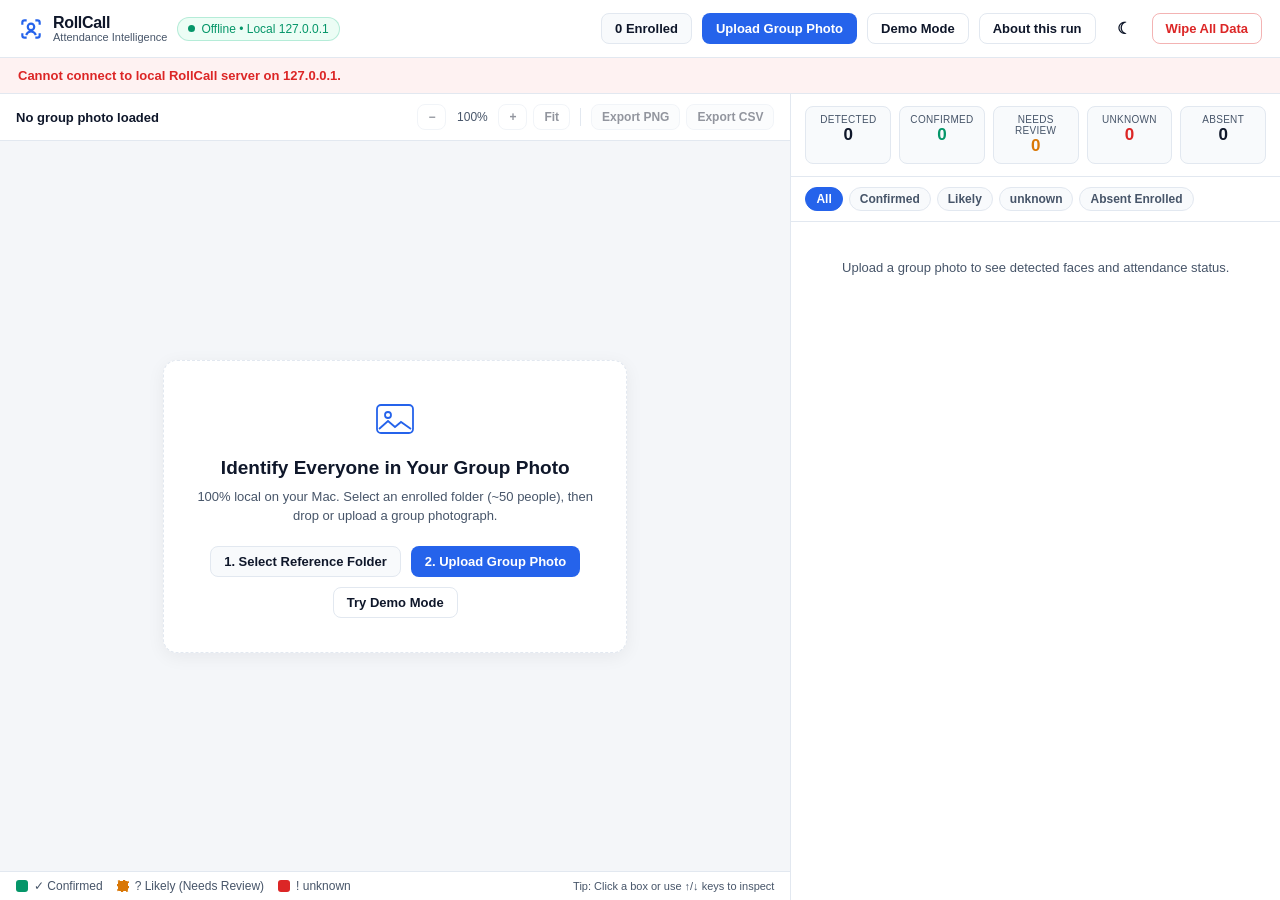
==== static/index.html @ f79945a3 "feat(calibration): add 99.5th-percentile folder calibration, floor/cap safeguards, and About This Ru" ====
<!DOCTYPE html>
<html lang="en" data-theme="light">
<head>
  <meta charset="UTF-8" />
  <meta name="viewport" content="width=device-width, initial-scale=1.0" />
  <title>RollCall — Offline Face Identification &amp; Attendance</title>
  <link rel="stylesheet" href="/static/styles.css" />
</head>
<body>
  <header class="topbar" role="banner">
    <div class="topbar-left">
      <div class="brand" aria-label="RollCall Home">
        <svg class="brand-icon" viewBox="0 0 24 24" fill="none" stroke="currentColor" stroke-width="2" aria-hidden="true">
          <path d="M4 8V6a2 2 0 0 1 2-2h2" />
          <path d="M16 4h2a2 2 0 0 1 2 2v2" />
          <path d="M4 16v2a2 2 0 0 0 2 2h2" />
          <path d="M16 20h2a2 2 0 0 0 2-2v-2" />
          <circle cx="12" cy="10" r="3" />
          <path d="M7.5 17.5c1-2.2 2.7-3.2 4.5-3.2s3.5 1 4.5 3.2" />
        </svg>
        <div>
          <span class="brand-name">RollCall</span>
          <span class="brand-sub">Attendance Intelligence</span>
        </div>
      </div>

      <span class="offline-pill" title="Runs locally on 127.0.0.1 with zero external APIs, cloud calls, or CDNs.">
        <span class="offline-dot" aria-hidden="true"></span>
        Offline &bull; Local 127.0.0.1
      </span>
    </div>

    <div class="topbar-actions">
      <button type="button" id="btn-open-enroll" class="btn btn-secondary">
        <span id="enrolled-pill-text">0 Enrolled</span>
        <span id="warning-dot" class="warn-badge hidden" title="Enrollment warnings">!</span>
      </button>

      <label class="btn btn-primary file-trigger" tabindex="0" role="button" for="group-file-input">
        Upload Group Photo
      </label>
      <input id="group-file-input" type="file" accept=".jpg,.jpeg,.png,.bmp,.webp" class="sr-only" />

      <button type="button" id="btn-demo" class="btn btn-ghost" title="Run the real pipeline on bundled practice data">
        Demo Mode
      </button>

      <button type="button" id="btn-about-run" class="btn btn-ghost" title="Inspect folder-calibrated thresholds and limitations">
        About this run
      </button>

      <button type="button" id="btn-theme" class="btn btn-icon" aria-label="Toggle light or dark theme" title="Toggle theme">
        <span id="theme-icon" aria-hidden="true">&#9790;</span>
      </button>

      <button type="button" id="btn-wipe" class="btn btn-danger-outline" title="Permanently delete all local identities, embeddings, and session data">
        Wipe All Data
      </button>
    </div>
  </header>

  <div id="model-alert" class="alert-banner hidden" role="alert"></div>
  <div id="toast-area" class="toast-area" aria-live="polite"></div>

  <main class="workbench" role="main">
    <!-- Left / Center Stage: Interactive Annotated Group Photo Canvas -->
    <section class="canvas-pane" aria-label="Group photograph viewer">
      <div class="canvas-toolbar">
        <div class="toolbar-info">
          <span id="photo-title" class="photo-title">No group photo loaded</span>
          <span id="photo-meta" class="photo-meta"></span>
        </div>
        <div class="toolbar-controls">
          <button type="button" id="btn-zoom-out" class="btn btn-sm btn-ghost" aria-label="Zoom out" disabled>&minus;</button>
          <span id="zoom-level" class="zoom-label">100%</span>
          <button type="button" id="btn-zoom-in" class="btn btn-sm btn-ghost" aria-label="Zoom in" disabled>+</button>
          <button type="button" id="btn-zoom-reset" class="btn btn-sm btn-ghost" disabled>Fit</button>
          <span class="divider" aria-hidden="true"></span>
          <button type="button" id="btn-export-png" class="btn btn-sm btn-secondary" disabled>Export PNG</button>
          <button type="button" id="btn-export-csv" class="btn btn-sm btn-secondary" disabled>Export CSV</button>
        </div>
      </div>

      <div id="canvas-stage" class="canvas-stage" tabindex="0" aria-label="Interactive group photo canvas. Use arrow keys to cycle detected faces.">
        <div id="empty-dropzone" class="empty-dropzone">
          <div class="empty-card">
            <svg class="empty-icon" viewBox="0 0 48 48" fill="none" stroke="currentColor" stroke-width="1.8" aria-hidden="true">
              <rect x="6" y="10" width="36" height="28" rx="4" />
              <circle cx="17" cy="20" r="3" />
              <path d="M8 34l9-8 7 6 6-5 10 7" />
            </svg>
            <h2>Identify Everyone in Your Group Photo</h2>
            <p>100% local on your Mac. Select an enrolled folder (~50 people), then drop or upload a group photograph.</p>
            <div class="empty-cta-row">
              <button type="button" id="btn-empty-enroll" class="btn btn-secondary">1. Select Reference Folder</button>
              <label for="group-file-input" class="btn btn-primary file-trigger" tabindex="0">2. Upload Group Photo</label>
              <button type="button" id="btn-empty-demo" class="btn btn-ghost">Try Demo Mode</button>
            </div>
          </div>
        </div>

        <canvas id="photo-canvas" class="photo-canvas hidden"></canvas>

        <div id="loading-overlay" class="loading-overlay hidden" aria-live="polite">
          <div class="spinner" aria-hidden="true"></div>
          <p id="loading-text">Running local YuNet + SFace analysis...</p>
        </div>
      </div>

      <div class="legend-bar" aria-label="Face status legend">
        <span class="legend-item"><span class="legend-swatch swatch-confirmed"></span>&#10003; Confirmed</span>
        <span class="legend-item"><span class="legend-swatch swatch-likely"></span>? Likely (Needs Review)</span>
        <span class="legend-item"><span class="legend-swatch swatch-unknown"></span>! unknown</span>
        <span class="legend-hint">Tip: Click a box or use &uarr;/&darr; keys to inspect</span>
      </div>
    </section>

    <!-- Right Panel: Synchronized Face Results, Attendance & Explainability Inspector -->
    <aside class="inspector-pane" aria-label="Results and explainability inspector">
      <div class="summary-grid" id="summary-grid">
        <div class="stat-card">
          <span class="stat-label">Detected</span>
          <strong class="stat-value" id="stat-detected">0</strong>
        </div>
        <div class="stat-card stat-confirmed">
          <span class="stat-label">Confirmed</span>
          <strong class="stat-value" id="stat-confirmed">0</strong>
        </div>
        <div class="stat-card stat-likely">
          <span class="stat-label">Needs Review</span>
          <strong class="stat-value" id="stat-likely">0</strong>
        </div>
        <div class="stat-card stat-unknown">
          <span class="stat-label">unknown</span>
          <strong class="stat-value" id="stat-unknown">0</strong>
        </div>
        <div class="stat-card">
          <span class="stat-label">Absent</span>
          <strong class="stat-value" id="stat-absent">0</strong>
        </div>
      </div>

      <div class="filter-bar" role="tablist" aria-label="Filter face results">
        <button type="button" class="filter-chip active" data-filter="all" role="tab" aria-selected="true">All</button>
        <button type="button" class="filter-chip" data-filter="Confirmed" role="tab" aria-selected="false">Confirmed</button>
        <button type="button" class="filter-chip" data-filter="Likely" role="tab" aria-selected="false">Likely</button>
        <button type="button" class="filter-chip" data-filter="unknown" role="tab" aria-selected="false">unknown</button>
        <button type="button" class="filter-chip" data-filter="absent" role="tab" aria-selected="false">Absent Enrolled</button>
      </div>

      <div id="results-list" class="results-list" role="list">
        <div class="empty-list-msg">Upload a group photo to see detected faces and attendance status.</div>
      </div>

      <section id="explain-panel" class="explain-panel hidden" aria-label="Selected face explainability inspector">
        <div class="explain-header">
          <div>
            <span id="explain-face-num" class="explain-kicker">Face #1</span>
            <h3 id="explain-title">Priya Sharma</h3>
          </div>
          <span id="explain-badge" class="status-badge">Confirmed</span>
        </div>

        <div class="comparison-row">
          <div class="crop-box">
            <img id="explain-group-crop" alt="Detected face from group photo" />
            <span>Detected Face</span>
          </div>
          <div class="crop-vs" aria-hidden="true">vs</div>
          <div class="crop-box">
            <img id="explain-ref-crop" alt="Matched reference portrait" />
            <div id="explain-ref-placeholder" class="ref-placeholder hidden">No Match</div>
            <span id="explain-ref-label">Reference Photo</span>
          </div>
        </div>

        <div class="metrics-grid">
          <div class="metric-item">
            <span class="metric-label">Cosine Similarity</span>
            <strong id="explain-sim">&mdash;</strong>
          </div>
          <div class="metric-item">
            <span class="metric-label">Runner-Up Margin (&Delta;)</span>
            <strong id="explain-margin">&mdash;</strong>
          </div>
          <div class="metric-item">
            <span class="metric-label">Face Resolution</span>
            <strong id="explain-size">&mdash;</strong>
          </div>
          <div class="metric-item">
            <span class="metric-label">Sharpness / Score</span>
            <strong id="explain-quality">&mdash;</strong>
          </div>
        </div>

        <p id="explain-runnerup" class="explain-detail"></p>
        <p id="explain-reason" class="explain-reason"></p>

        <div class="correction-box">
          <div class="correction-title">Human-in-the-Loop Review (Session Only)</div>
          <div class="correction-actions">
            <button type="button" id="btn-confirm-match" class="btn btn-sm btn-confirmed hidden">Confirm Match</button>
            <button type="button" id="btn-mark-unknown" class="btn btn-sm btn-ghost">Mark unknown</button>
          </div>

          <div class="correction-row">
            <select id="assign-select" aria-label="Assign face to enrolled person">
              <option value="">Assign to enrolled person...</option>
            </select>
            <button type="button" id="btn-assign-person" class="btn btn-sm btn-secondary">Assign</button>
          </div>

          <div class="correction-row">
            <input id="enroll-new-name" type="text" placeholder="Or enroll as new person..." aria-label="New person name" />
            <button type="button" id="btn-enroll-new" class="btn btn-sm btn-primary">Enroll</button>
          </div>
        </div>
      </section>
    </aside>
  </main>

  <!-- Enrollment Drawer / Modal -->
  <div id="enroll-modal" class="modal hidden" role="dialog" aria-modal="true" aria-labelledby="enroll-modal-title">
    <div class="modal-backdrop" data-close="enroll-modal"></div>
    <div class="modal-card modal-lg">
      <div class="modal-header">
        <div>
          <h2 id="enroll-modal-title">Reference Folder Enrollment</h2>
          <p class="modal-subtitle">Select a folder containing individual photos named by person (e.g. <code>Priya Sharma.jpg</code>). Multiple photos per person are grouped automatically.</p>
        </div>
        <button type="button" class="btn btn-icon" data-close="enroll-modal" aria-label="Close enrollment dialog">&times;</button>
      </div>

      <div class="modal-body">
        <div class="enroll-controls">
          <label for="folder-input" class="btn btn-primary file-trigger" tabindex="0">
            Choose Reference Folder
          </label>
          <input id="folder-input" type="file" webkitdirectory directory multiple accept=".jpg,.jpeg,.png,.bmp,.webp" class="sr-only" />

          <label class="checkbox-label">
            <input type="checkbox" id="chk-clear-existing" checked />
            Replace existing roster
          </label>
          <label class="checkbox-label" title="Ephemeral by default: embeddings stay in memory/session only unless you opt in to SQLite hash caching across runs.">
            <input type="checkbox" id="chk-persist-cache" />
            Save embedding cache across runs (opt-in)
          </label>
        </div>

        <div class="enroll-path-fallback">
          <input id="folder-path-input" type="text" placeholder="Fallback: paste local folder path (e.g. /Users/.../team_photos)" aria-label="Paste local reference folder path" />
          <button type="button" id="btn-enroll-path" class="btn btn-secondary">Load Folder Path</button>
        </div>

        <div id="enroll-progress-wrap" class="progress-wrap hidden">
          <div class="progress-top">
            <span id="enroll-progress-label">Processing...</span>
            <span id="enroll-progress-pct">0%</span>
          </div>
          <progress id="enroll-progress-bar" class="progress-bar" max="100" value="0"></progress>
        </div>

        <div id="enroll-summary" class="enroll-summary hidden"></div>
        <div id="multiface-section" class="multiface-section hidden"></div>

        <div class="roster-preview">
          <h3>Enrolled Roster (<span id="roster-count">0</span>)</h3>
          <div id="roster-chips" class="roster-chips"></div>
        </div>
      </div>
    </div>
  </div>

  <!-- About This Run Drawer / Modal -->
  <div id="about-modal" class="modal hidden" role="dialog" aria-modal="true" aria-labelledby="about-modal-title">
    <div class="modal-backdrop" data-close="about-modal"></div>
    <div class="modal-card modal-lg">
      <div class="modal-header">
        <div>
          <h2 id="about-modal-title">About This Run — Calibration &amp; Limits</h2>
          <p class="modal-subtitle">Folder-level different-person similarity calibration (floored at published SFace 0.363, capped at 0.50).</p>
        </div>
        <button type="button" class="btn btn-icon" data-close="about-modal" aria-label="Close calibration drawer">&times;</button>
      </div>
      <div class="modal-body" id="about-run-body">
        <p class="photo-meta">Enroll a reference folder to view folder-calibrated thresholds.</p>
      </div>
    </div>
  </div>

  <!-- Wipe All Data Confirmation Modal -->
  <div id="wipe-modal" class="modal hidden" role="dialog" aria-modal="true" aria-labelledby="wipe-modal-title">
    <div class="modal-backdrop" data-close="wipe-modal"></div>
    <div class="modal-card modal-sm">
      <div class="modal-header">
        <h2 id="wipe-modal-title">Wipe All Local Data?</h2>
        <button type="button" class="btn btn-icon" data-close="wipe-modal" aria-label="Close dialog">&times;</button>
      </div>
      <div class="modal-body">
        <p class="wipe-warning">This will permanently delete from local storage:</p>
        <ul class="wipe-list">
          <li>All enrolled identity records and reference face crops</li>
          <li>All cached 128-d face embeddings in SQLite</li>
          <li>All session corrections and active group-photo results</li>
        </ul>
        <p class="wipe-note">Bundled model weights and your original image files on disk are never deleted.</p>
      </div>
      <div class="modal-footer">
        <button type="button" class="btn btn-ghost" data-close="wipe-modal">Cancel</button>
        <button type="button" id="btn-confirm-wipe" class="btn btn-danger">Permanently Wipe Data</button>
      </div>
    </div>
  </div>

  <script type="module" src="/static/app.js"></script>
</body>
</html>
---- static/styles.css ----
:root {
  --bg: #f4f6f9;
  --surface: #ffffff;
  --surface-alt: #f8fafc;
  --border: #e2e8f0;
  --text: #0f172a;
  --text-muted: #475569;
  --accent: #2563eb;
  --accent-hover: #1d4ed8;
  --confirmed: #059669;
  --confirmed-bg: #ecfdf5;
  --likely: #d97706;
  --likely-bg: #fffbeb;
  --unknown: #dc2626;
  --unknown-bg: #fef2f2;
  --danger: #dc2626;
  --shadow: 0 4px 18px rgba(15, 23, 42, 0.06);
  --radius: 10px;
}

[data-theme="dark"] {
  --bg: #0b1120;
  --surface: #111827;
  --surface-alt: #1e293b;
  --border: #263244;
  --text: #f1f5f9;
  --text-muted: #94a3b8;
  --accent: #3b82f6;
  --accent-hover: #60a5fa;
  --confirmed: #10b981;
  --confirmed-bg: rgba(16, 185, 129, 0.14);
  --likely: #f59e0b;
  --likely-bg: rgba(245, 158, 11, 0.14);
  --unknown: #f87171;
  --unknown-bg: rgba(248, 113, 113, 0.14);
  --danger: #ef4444;
  --shadow: 0 6px 24px rgba(0, 0, 0, 0.35);
}

*, *::before, *::after { box-sizing: border-box; }

body {
  margin: 0;
  font-family: -apple-system, BlinkMacSystemFont, "Segoe UI", Roboto, Helvetica, Arial, sans-serif;
  background: var(--bg);
  color: var(--text);
  height: 100vh;
  display: flex;
  flex-direction: column;
  overflow: hidden;
}

.sr-only {
  position: absolute;
  width: 1px;
  height: 1px;
  padding: 0;
  margin: -1px;
  overflow: hidden;
  clip: rect(0, 0, 0, 0);
  border: 0;
}

.hidden { display: none !important; }

:focus-visible {
  outline: 2px solid var(--accent);
  outline-offset: 2px;
}

/* Top Bar */
.topbar {
  height: 58px;
  padding: 0 18px;
  background: var(--surface);
  border-bottom: 1px solid var(--border);
  display: flex;
  align-items: center;
  justify-content: space-between;
  gap: 12px;
  flex-shrink: 0;
}

.topbar-left, .topbar-actions {
  display: flex;
  align-items: center;
  gap: 10px;
}

.brand {
  display: flex;
  align-items: center;
  gap: 9px;
}

.brand-icon {
  width: 26px;
  height: 26px;
  color: var(--accent);
}

.brand-name {
  font-weight: 700;
  font-size: 16px;
  letter-spacing: -0.02em;
  display: block;
  line-height: 1.1;
}

.brand-sub {
  font-size: 11px;
  color: var(--text-muted);
  display: block;
}

.offline-pill {
  display: inline-flex;
  align-items: center;
  gap: 6px;
  font-size: 12px;
  font-weight: 500;
  padding: 4px 10px;
  border-radius: 999px;
  background: var(--confirmed-bg);
  color: var(--confirmed);
  border: 1px solid rgba(16, 185, 129, 0.25);
}

.offline-dot {
  width: 7px;
  height: 7px;
  border-radius: 50%;
  background: var(--confirmed);
}

/* Buttons */
.btn {
  display: inline-flex;
  align-items: center;
  justify-content: center;
  gap: 6px;
  padding: 7px 13px;
  border-radius: 8px;
  font-size: 13px;
  font-weight: 600;
  border: 1px solid transparent;
  cursor: pointer;
  background: transparent;
  color: var(--text);
  transition: background 0.15s ease, border-color 0.15s ease;
  text-decoration: none;
  white-space: nowrap;
}

.btn:disabled { opacity: 0.45; cursor: not-allowed; }
.btn-sm { padding: 5px 10px; font-size: 12px; }
.btn-icon { padding: 6px 10px; font-size: 16px; }
.btn-primary { background: var(--accent); color: #fff; }
.btn-primary:hover:not(:disabled) { background: var(--accent-hover); }
.btn-secondary { background: var(--surface-alt); border-color: var(--border); }
.btn-secondary:hover:not(:disabled) { border-color: var(--accent); }
.btn-ghost { border-color: var(--border); }
.btn-ghost:hover:not(:disabled) { background: var(--surface-alt); }
.btn-confirmed { background: var(--confirmed); color: #fff; }
.btn-danger { background: var(--danger); color: #fff; }
.btn-danger-outline { color: var(--danger); border-color: rgba(220, 38, 38, 0.35); }
.btn-danger-outline:hover:not(:disabled) { background: var(--unknown-bg); }

.warn-badge {
  display: inline-flex;
  align-items: center;
  justify-content: center;
  width: 17px;
  height: 17px;
  border-radius: 50%;
  background: var(--likely);
  color: #fff;
  font-size: 11px;
  font-weight: 700;
}

/* Alerts & Toasts */
.alert-banner {
  padding: 10px 18px;
  background: var(--unknown-bg);
  color: var(--unknown);
  border-bottom: 1px solid var(--border);
  font-size: 13px;
  font-weight: 600;
}

.toast-area {
  position: fixed;
  bottom: 18px;
  left: 50%;
  transform: translateX(-50%);
  z-index: 60;
  display: flex;
  flex-direction: column;
  gap: 8px;
  pointer-events: none;
}

.toast {
  background: var(--text);
  color: var(--surface);
  padding: 9px 16px;
  border-radius: 8px;
  font-size: 13px;
  box-shadow: var(--shadow);
}

/* Main Workbench */
.workbench {
  flex: 1;
  display: grid;
  grid-template-columns: minmax(0, 1.62fr) minmax(350px, 1fr);
  min-height: 0;
}

.canvas-pane {
  display: flex;
  flex-direction: column;
  min-height: 0;
  border-right: 1px solid var(--border);
  background: var(--bg);
}

.canvas-toolbar {
  padding: 10px 16px;
  background: var(--surface);
  border-bottom: 1px solid var(--border);
  display: flex;
  align-items: center;
  justify-content: space-between;
  gap: 10px;
}

.toolbar-info { min-width: 0; }
.photo-title { font-weight: 600; font-size: 13px; display: block; overflow: hidden; text-overflow: ellipsis; white-space: nowrap; }
.photo-meta { font-size: 11px; color: var(--text-muted); }

.toolbar-controls { display: flex; align-items: center; gap: 6px; }
.zoom-label { font-size: 12px; color: var(--text-muted); min-width: 40px; text-align: center; }
.divider { width: 1px; height: 18px; background: var(--border); margin: 0 4px; }

.canvas-stage {
  position: relative;
  flex: 1;
  min-height: 0;
  overflow: hidden;
  display: flex;
  align-items: center;
  justify-content: center;
  user-select: none;
}

.canvas-stage.drag-over {
  outline: 3px dashed var(--accent);
  outline-offset: -8px;
  background: rgba(37, 99, 235, 0.06);
}

.photo-canvas {
  width: 100%;
  height: 100%;
  display: block;
  cursor: grab;
}
.photo-canvas:active { cursor: grabbing; }

.empty-dropzone {
  padding: 28px;
  max-width: 520px;
  text-align: center;
}

.empty-card {
  background: var(--surface);
  border: 1px dashed var(--border);
  border-radius: 14px;
  padding: 34px 28px;
  box-shadow: var(--shadow);
}

.empty-icon { width: 48px; height: 48px; color: var(--accent); margin-bottom: 10px; }
.empty-card h2 { margin: 0 0 8px; font-size: 19px; }
.empty-card p { margin: 0 0 20px; font-size: 13px; color: var(--text-muted); line-height: 1.5; }
.empty-cta-row { display: flex; flex-wrap: wrap; justify-content: center; gap: 10px; }

.loading-overlay {
  position: absolute;
  inset: 0;
  background: rgba(15, 23, 42, 0.55);
  color: #fff;
  display: flex;
  flex-direction: column;
  align-items: center;
  justify-content: center;
  gap: 12px;
  z-index: 20;
}

.spinner {
  width: 34px;
  height: 34px;
  border: 3px solid rgba(255, 255, 255, 0.3);
  border-top-color: #fff;
  border-radius: 50%;
  animation: spin 0.8s linear infinite;
}
@keyframes spin { to { transform: rotate(360deg); } }

.legend-bar {
  padding: 7px 16px;
  background: var(--surface);
  border-top: 1px solid var(--border);
  display: flex;
  align-items: center;
  flex-wrap: wrap;
  gap: 14px;
  font-size: 12px;
  color: var(--text-muted);
}

.legend-item { display: inline-flex; align-items: center; gap: 6px; font-weight: 500; }
.legend-swatch { width: 12px; height: 12px; border-radius: 3px; }
.swatch-confirmed { background: var(--confirmed); }
.swatch-likely { background: var(--likely); border: 1px dashed #fff; }
.swatch-unknown { background: var(--unknown); }
.legend-hint { margin-left: auto; font-size: 11px; }

/* Right Inspector Pane */
.inspector-pane {
  display: flex;
  flex-direction: column;
  min-height: 0;
  background: var(--surface);
}

.summary-grid {
  display: grid;
  grid-template-columns: repeat(5, 1fr);
  gap: 8px;
  padding: 12px 14px;
  border-bottom: 1px solid var(--border);
}

.stat-card {
  background: var(--surface-alt);
  border: 1px solid var(--border);
  border-radius: 8px;
  padding: 7px 6px;
  text-align: center;
}

.stat-label { font-size: 10px; text-transform: uppercase; letter-spacing: 0.03em; color: var(--text-muted); display: block; }
.stat-value { font-size: 17px; font-weight: 700; }
.stat-confirmed .stat-value { color: var(--confirmed); }
.stat-likely .stat-value { color: var(--likely); }
.stat-unknown .stat-value { color: var(--unknown); }

.filter-bar {
  display: flex;
  flex-wrap: wrap;
  gap: 6px;
  padding: 10px 14px;
  border-bottom: 1px solid var(--border);
}

.filter-chip {
  padding: 4px 10px;
  border-radius: 999px;
  font-size: 12px;
  font-weight: 600;
  border: 1px solid var(--border);
  background: var(--surface-alt);
  color: var(--text-muted);
  cursor: pointer;
}
.filter-chip.active {
  background: var(--accent);
  border-color: var(--accent);
  color: #fff;
}

.results-list {
  flex: 1;
  min-height: 120px;
  overflow-y: auto;
  padding: 10px 14px;
  display: flex;
  flex-direction: column;
  gap: 8px;
}

.empty-list-msg {
  color: var(--text-muted);
  font-size: 13px;
  text-align: center;
  padding: 28px 12px;
}

.face-card {
  display: flex;
  align-items: center;
  gap: 10px;
  padding: 8px 10px;
  border: 1px solid var(--border);
  border-radius: 9px;
  background: var(--surface-alt);
  cursor: pointer;
  text-align: left;
  width: 100%;
  color: var(--text);
}

.face-card:hover { border-color: var(--accent); }
.face-card.selected {
  border-color: var(--accent);
  box-shadow: 0 0 0 2px rgba(37, 99, 235, 0.25);
  background: var(--surface);
}

.face-thumb {
  width: 42px;
  height: 42px;
  border-radius: 7px;
  object-fit: cover;
  flex-shrink: 0;
  background: var(--border);
}

.face-card-main { flex: 1; min-width: 0; }
.face-card-name { font-weight: 600; font-size: 13px; display: block; overflow: hidden; text-overflow: ellipsis; white-space: nowrap; }
.face-card-sub { font-size: 11px; color: var(--text-muted); }

.status-badge {
  font-size: 11px;
  font-weight: 700;
  padding: 3px 8px;
  border-radius: 999px;
  white-space: nowrap;
}
.badge-Confirmed { background: var(--confirmed-bg); color: var(--confirmed); }
.badge-Likely { background: var(--likely-bg); color: var(--likely); }
.badge-unknown { background: var(--unknown-bg); color: var(--unknown); }
.badge-Absent { background: var(--surface); color: var(--text-muted); border: 1px solid var(--border); }

/* Explainability Panel */
.explain-panel {
  border-top: 2px solid var(--border);
  padding: 12px 14px;
  background: var(--surface-alt);
  max-height: 54%;
  overflow-y: auto;
}

.explain-header {
  display: flex;
  justify-content: space-between;
  align-items: flex-start;
  margin-bottom: 10px;
}
.explain-kicker { font-size: 11px; color: var(--text-muted); font-weight: 600; text-transform: uppercase; }
.explain-header h3 { margin: 2px 0 0; font-size: 15px; }

.comparison-row {
  display: grid;
  grid-template-columns: 1fr auto 1fr;
  align-items: center;
  gap: 8px;
  margin-bottom: 10px;
}

.crop-box {
  background: var(--surface);
  border: 1px solid var(--border);
  border-radius: 8px;
  padding: 6px;
  text-align: center;
}
.crop-box img {
  width: 78px;
  height: 78px;
  object-fit: cover;
  border-radius: 6px;
  display: block;
  margin: 0 auto 4px;
}
.crop-box span { font-size: 11px; color: var(--text-muted); }
.crop-vs { font-size: 11px; font-weight: 700; color: var(--text-muted); text-transform: uppercase; }

.ref-placeholder {
  width: 78px;
  height: 78px;
  margin: 0 auto 4px;
  border-radius: 6px;
  background: var(--surface-alt);
  border: 1px dashed var(--border);
  display: flex;
  align-items: center;
  justify-content: center;
  font-size: 11px;
  color: var(--text-muted);
}

.metrics-grid {
  display: grid;
  grid-template-columns: 1fr 1fr;
  gap: 6px;
  margin-bottom: 8px;
}

.metric-item {
  background: var(--surface);
  border: 1px solid var(--border);
  border-radius: 7px;
  padding: 6px 8px;
}
.metric-label { font-size: 10px; color: var(--text-muted); display: block; }
.metric-item strong { font-size: 12px; }

.explain-detail, .explain-reason {
  margin: 4px 0;
  font-size: 12px;
  color: var(--text-muted);
  line-height: 1.4;
}

.correction-box {
  margin-top: 10px;
  padding-top: 10px;
  border-top: 1px solid var(--border);
}
.correction-title { font-size: 11px; font-weight: 700; color: var(--text-muted); text-transform: uppercase; margin-bottom: 6px; }
.correction-actions { display: flex; gap: 6px; margin-bottom: 6px; }
.correction-row { display: flex; gap: 6px; margin-top: 6px; }
.correction-row select, .correction-row input {
  flex: 1;
  min-width: 0;
  padding: 5px 8px;
  border-radius: 7px;
  border: 1px solid var(--border);
  background: var(--surface);
  color: var(--text);
  font-size: 12px;
}

/* Modals */
.modal {
  position: fixed;
  inset: 0;
  z-index: 50;
  display: flex;
  align-items: center;
  justify-content: center;
  padding: 20px;
}
.modal-backdrop { position: absolute; inset: 0; background: rgba(15, 23, 42, 0.55); }
.modal-card {
  position: relative;
  background: var(--surface);
  border: 1px solid var(--border);
  border-radius: 12px;
  box-shadow: var(--shadow);
  width: 100%;
  max-height: 86vh;
  display: flex;
  flex-direction: column;
  overflow: hidden;
}
.modal-lg { max-width: 720px; }
.modal-sm { max-width: 440px; }

.modal-header {
  padding: 14px 18px;
  border-bottom: 1px solid var(--border);
  display: flex;
  align-items: flex-start;
  justify-content: space-between;
  gap: 12px;
}
.modal-header h2 { margin: 0; font-size: 16px; }
.modal-subtitle { margin: 4px 0 0; font-size: 12px; color: var(--text-muted); }
.modal-body { padding: 16px 18px; overflow-y: auto; }
.modal-footer { padding: 12px 18px; border-top: 1px solid var(--border); display: flex; justify-content: flex-end; gap: 8px; }

.enroll-controls { display: flex; flex-wrap: wrap; align-items: center; gap: 14px; margin-bottom: 10px; }
.enroll-path-fallback { display: flex; gap: 8px; margin-bottom: 14px; }
.enroll-path-fallback input {
  flex: 1;
  min-width: 0;
  padding: 7px 10px;
  border-radius: 8px;
  border: 1px solid var(--border);
  background: var(--surface-alt);
  color: var(--text);
  font-size: 13px;
}
.checkbox-label { display: inline-flex; align-items: center; gap: 6px; font-size: 13px; color: var(--text-muted); cursor: pointer; }

.progress-wrap { margin-bottom: 14px; }
.progress-top { display: flex; justify-content: space-between; font-size: 12px; margin-bottom: 5px; }
.progress-bar {
  width: 100%;
  height: 8px;
  border-radius: 999px;
  border: 1px solid var(--border);
  background: var(--surface-alt);
  accent-color: var(--accent);
  overflow: hidden;
  display: block;
}
.progress-bar::-webkit-progress-bar { background: var(--surface-alt); border-radius: 999px; }
.progress-bar::-webkit-progress-value { background: var(--accent); border-radius: 999px; transition: width 0.2s ease; }

.enroll-warn-block { margin-top: 6px; color: var(--likely); }
.enroll-err-block { margin-top: 6px; color: var(--unknown); }
.multiface-heading { font-size: 13px; margin: 0 0 8px; }

.enroll-summary {
  background: var(--surface-alt);
  border: 1px solid var(--border);
  border-radius: 8px;
  padding: 10px 12px;
  font-size: 12px;
  margin-bottom: 14px;
}
.enroll-summary ul { margin: 6px 0 0; padding-left: 18px; }

.multiface-card {
  border: 1px solid var(--border);
  border-radius: 8px;
  padding: 10px;
  margin-bottom: 10px;
  background: var(--surface-alt);
}
.multiface-grid { display: flex; flex-wrap: wrap; gap: 10px; margin-top: 8px; }
.candidate-btn {
  border: 1px solid var(--border);
  background: var(--surface);
  border-radius: 8px;
  padding: 6px;
  cursor: pointer;
  text-align: center;
  color: var(--text);
}
.candidate-btn:hover { border-color: var(--accent); }
.candidate-btn img { width: 64px; height: 64px; object-fit: cover; border-radius: 5px; display: block; margin-bottom: 4px; }

.roster-preview h3 { font-size: 13px; margin: 0 0 8px; }
.roster-chips { display: flex; flex-wrap: wrap; gap: 6px; max-height: 180px; overflow-y: auto; }
.roster-chip {
  font-size: 12px;
  padding: 4px 9px;
  border-radius: 999px;
  background: var(--surface-alt);
  border: 1px solid var(--border);
}

.wipe-warning { margin: 0 0 8px; font-weight: 600; font-size: 13px; }
.wipe-list { margin: 0 0 10px; padding-left: 18px; font-size: 13px; color: var(--text-muted); }
.wipe-note { margin: 0; font-size: 12px; color: var(--text-muted); }

.about-grid {
  display: grid;
  grid-template-columns: repeat(3, 1fr);
  gap: 8px;
  margin-bottom: 12px;
}
.about-card {
  background: var(--surface-alt);
  border: 1px solid var(--border);
  border-radius: 8px;
  padding: 8px 10px;
}
.about-card span { font-size: 11px; color: var(--text-muted); display: block; }
.about-card strong { font-size: 14px; }
.about-warn {
  background: var(--likely-bg);
  color: var(--likely);
  border: 1px solid var(--border);
  border-radius: 8px;
  padding: 9px 12px;
  font-size: 12px;
  font-weight: 600;
  margin-bottom: 12px;
}
.about-limits {
  background: var(--surface-alt);
  border: 1px solid var(--border);
  border-radius: 8px;
  padding: 10px 12px;
  font-size: 12px;
}
.about-limits ul { margin: 6px 0 0; padding-left: 18px; color: var(--text-muted); line-height: 1.5; }

@media (max-width: 960px) {
  body { height: auto; overflow: auto; }
  .workbench { grid-template-columns: 1fr; }
  .canvas-stage { min-height: 380px; }
  .topbar { flex-wrap: wrap; height: auto; padding: 10px 14px; }
}
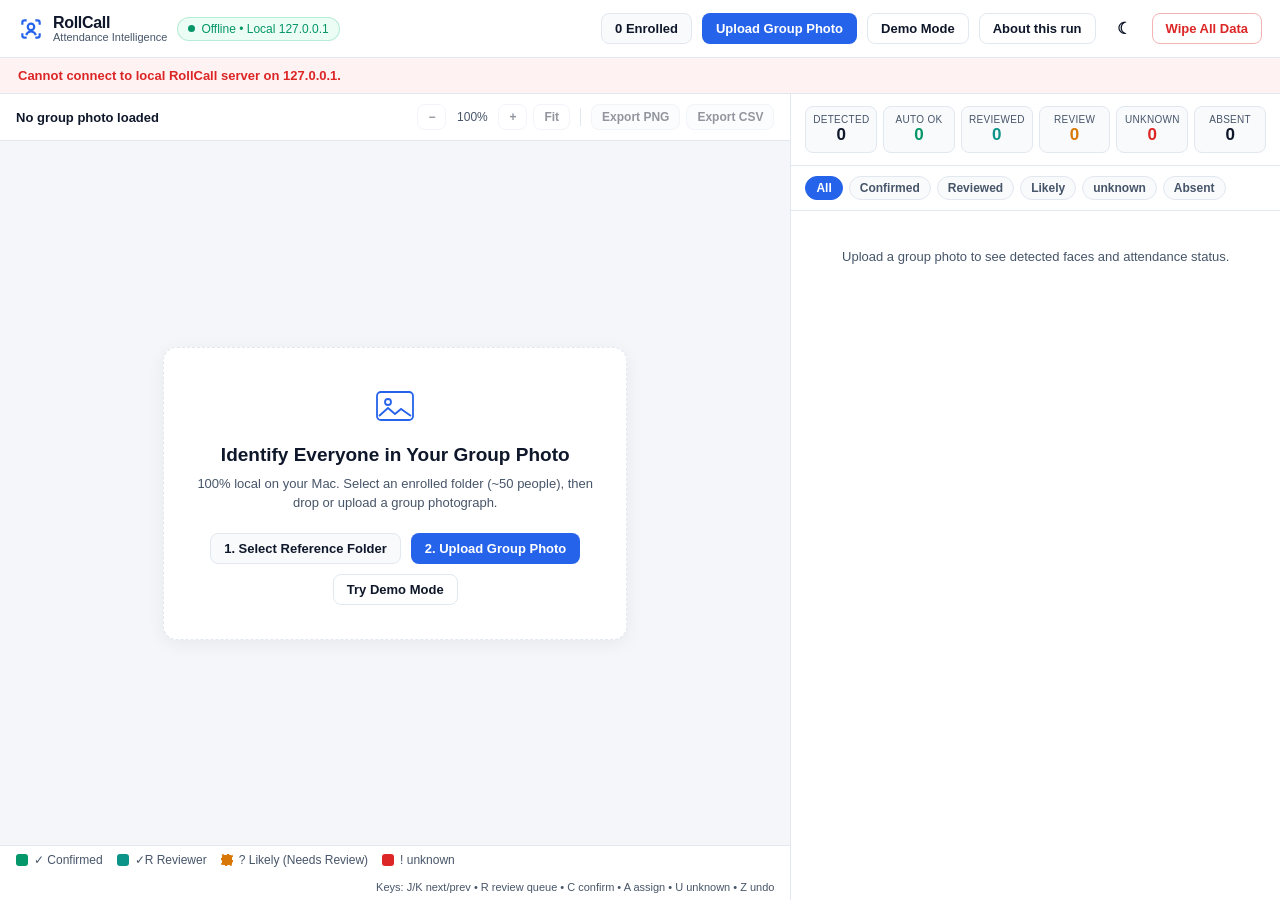
==== commit 923c1b0e: "feat(review): add keyboard Review Queue, Confirmed by reviewer status, undo, and append-only decisio" ====
--- a/static/index.html
+++ b/static/index.html
@@ -60,6 +60,14 @@
   </header>
 
   <div id="model-alert" class="alert-banner hidden" role="alert"></div>
+  <div id="pending-attention-banner" class="warn-banner hidden" role="status">
+    <span id="pending-attention-text"></span>
+    <div class="warn-banner-actions">
+      <button type="button" id="btn-banner-pick-faces" class="btn btn-sm btn-secondary">Pick Faces</button>
+      <button type="button" id="btn-banner-continue" class="btn btn-sm btn-ghost">Continue without them</button>
+    </div>
+  </div>
+  <div id="demo-note-banner" class="info-banner hidden" role="status"></div>
   <div id="toast-area" class="toast-area" aria-live="polite"></div>
 
   <main class="workbench" role="main">
@@ -109,25 +117,30 @@
 
       <div class="legend-bar" aria-label="Face status legend">
         <span class="legend-item"><span class="legend-swatch swatch-confirmed"></span>&#10003; Confirmed</span>
+        <span class="legend-item"><span class="legend-swatch swatch-reviewer"></span>&#10003;R Reviewer</span>
         <span class="legend-item"><span class="legend-swatch swatch-likely"></span>? Likely (Needs Review)</span>
         <span class="legend-item"><span class="legend-swatch swatch-unknown"></span>! unknown</span>
-        <span class="legend-hint">Tip: Click a box or use &uarr;/&darr; keys to inspect</span>
+        <span class="legend-hint">Keys: J/K next/prev &bull; R review queue &bull; C confirm &bull; A assign &bull; U unknown &bull; Z undo</span>
       </div>
     </section>
 
     <!-- Right Panel: Synchronized Face Results, Attendance & Explainability Inspector -->
     <aside class="inspector-pane" aria-label="Results and explainability inspector">
-      <div class="summary-grid" id="summary-grid">
+      <div class="summary-grid summary-grid-6" id="summary-grid">
         <div class="stat-card">
           <span class="stat-label">Detected</span>
           <strong class="stat-value" id="stat-detected">0</strong>
         </div>
         <div class="stat-card stat-confirmed">
-          <span class="stat-label">Confirmed</span>
+          <span class="stat-label">Auto OK</span>
           <strong class="stat-value" id="stat-confirmed">0</strong>
         </div>
+        <div class="stat-card stat-reviewer">
+          <span class="stat-label">Reviewed</span>
+          <strong class="stat-value" id="stat-reviewer">0</strong>
+        </div>
         <div class="stat-card stat-likely">
-          <span class="stat-label">Needs Review</span>
+          <span class="stat-label">Review</span>
           <strong class="stat-value" id="stat-likely">0</strong>
         </div>
         <div class="stat-card stat-unknown">
@@ -143,9 +156,23 @@
       <div class="filter-bar" role="tablist" aria-label="Filter face results">
         <button type="button" class="filter-chip active" data-filter="all" role="tab" aria-selected="true">All</button>
         <button type="button" class="filter-chip" data-filter="Confirmed" role="tab" aria-selected="false">Confirmed</button>
+        <button type="button" class="filter-chip" data-filter="Confirmed by reviewer" role="tab" aria-selected="false">Reviewed</button>
         <button type="button" class="filter-chip" data-filter="Likely" role="tab" aria-selected="false">Likely</button>
         <button type="button" class="filter-chip" data-filter="unknown" role="tab" aria-selected="false">unknown</button>
-        <button type="button" class="filter-chip" data-filter="absent" role="tab" aria-selected="false">Absent Enrolled</button>
+        <button type="button" class="filter-chip" data-filter="absent" role="tab" aria-selected="false">Absent</button>
+      </div>
+
+      <div id="queue-bar" class="queue-bar hidden" aria-label="Keyboard Review Queue">
+        <div class="queue-left">
+          <button type="button" id="btn-toggle-queue" class="btn btn-sm btn-secondary">Review Queue (0)</button>
+          <span id="queue-progress" class="queue-progress"></span>
+        </div>
+        <div class="queue-actions">
+          <button type="button" id="btn-queue-prev" class="btn btn-sm btn-ghost" title="Previous (K)">Prev</button>
+          <button type="button" id="btn-queue-skip" class="btn btn-sm btn-ghost" title="Skip (S)">Skip</button>
+          <button type="button" id="btn-queue-next" class="btn btn-sm btn-ghost" title="Next (J)">Next</button>
+          <button type="button" id="btn-undo" class="btn btn-sm btn-ghost" title="Undo last correction (Z)" disabled>Undo</button>
+        </div>
       </div>
 
       <div id="results-list" class="results-list" role="list">
@@ -193,28 +220,30 @@
           </div>
         </div>
 
+        <p id="explain-original" class="explain-original hidden"></p>
         <p id="explain-runnerup" class="explain-detail"></p>
         <p id="explain-reason" class="explain-reason"></p>
 
         <div class="correction-box">
-          <div class="correction-title">Human-in-the-Loop Review (Session Only)</div>
+          <div class="correction-title">Reviewer Actions (Session Only &mdash; Never Alters Embeddings)</div>
+          <div class="correction-row">
+            <input id="correction-reason" type="text" placeholder="Optional reason note..." aria-label="Optional reviewer reason note" />
+          </div>
           <div class="correction-actions">
-            <button type="button" id="btn-confirm-match" class="btn btn-sm btn-confirmed hidden">Confirm Match</button>
-            <button type="button" id="btn-mark-unknown" class="btn btn-sm btn-ghost">Mark unknown</button>
-          </div>
-
-          <div class="correction-row">
-            <select id="assign-select" aria-label="Assign face to enrolled person">
-              <option value="">Assign to enrolled person...</option>
-            </select>
-            <button type="button" id="btn-assign-person" class="btn btn-sm btn-secondary">Assign</button>
-          </div>
-
-          <div class="correction-row">
-            <input id="enroll-new-name" type="text" placeholder="Or enroll as new person..." aria-label="New person name" />
-            <button type="button" id="btn-enroll-new" class="btn btn-sm btn-primary">Enroll</button>
-          </div>
-        </div>
+            <button type="button" id="btn-confirm-match" class="btn btn-sm btn-confirmed hidden" title="Shortcut: C">Confirm (C)</button>
+            <button type="button" id="btn-mark-unknown" class="btn btn-sm btn-ghost" title="Shortcut: U">Mark unknown (U)</button>
+          </div>
+
+          <div class="assign-search-wrap">
+            <input id="assign-search-input" type="text" placeholder="Assign (A): type name to filter..." aria-label="Search enrolled person to assign" autocomplete="off" />
+            <div id="assign-results-list" class="assign-results hidden" role="listbox"></div>
+          </div>
+        </div>
+
+        <details class="trail-details" id="trail-details">
+          <summary>Append-Only Decision Trail (<span id="trail-count">0</span>)</summary>
+          <div id="trail-list" class="trail-list"></div>
+        </details>
       </section>
     </aside>
   </main>
--- a/static/styles.css
+++ b/static/styles.css
@@ -189,6 +189,29 @@
   font-weight: 600;
 }
 
+.warn-banner {
+  padding: 8px 18px;
+  background: var(--likely-bg);
+  color: var(--likely);
+  border-bottom: 1px solid var(--border);
+  font-size: 13px;
+  font-weight: 600;
+  display: flex;
+  align-items: center;
+  justify-content: space-between;
+  gap: 12px;
+}
+.warn-banner-actions { display: flex; gap: 8px; flex-shrink: 0; }
+
+.info-banner {
+  padding: 7px 18px;
+  background: var(--surface-alt);
+  color: var(--accent);
+  border-bottom: 1px solid var(--border);
+  font-size: 12px;
+  font-weight: 600;
+}
+
 .toast-area {
   position: fixed;
   bottom: 18px;
@@ -326,6 +349,7 @@
 .legend-item { display: inline-flex; align-items: center; gap: 6px; font-weight: 500; }
 .legend-swatch { width: 12px; height: 12px; border-radius: 3px; }
 .swatch-confirmed { background: var(--confirmed); }
+.swatch-reviewer { background: #0d9488; }
 .swatch-likely { background: var(--likely); border: 1px dashed #fff; }
 .swatch-unknown { background: var(--unknown); }
 .legend-hint { margin-left: auto; font-size: 11px; }
@@ -345,6 +369,10 @@
   padding: 12px 14px;
   border-bottom: 1px solid var(--border);
 }
+.summary-grid-6 {
+  grid-template-columns: repeat(6, 1fr);
+  gap: 6px;
+}
 
 .stat-card {
   background: var(--surface-alt);
@@ -357,8 +385,22 @@
 .stat-label { font-size: 10px; text-transform: uppercase; letter-spacing: 0.03em; color: var(--text-muted); display: block; }
 .stat-value { font-size: 17px; font-weight: 700; }
 .stat-confirmed .stat-value { color: var(--confirmed); }
+.stat-reviewer .stat-value { color: #0d9488; }
 .stat-likely .stat-value { color: var(--likely); }
 .stat-unknown .stat-value { color: var(--unknown); }
+
+.queue-bar {
+  display: flex;
+  align-items: center;
+  justify-content: space-between;
+  gap: 8px;
+  padding: 8px 14px;
+  border-bottom: 1px solid var(--border);
+  background: var(--surface-alt);
+}
+.queue-left, .queue-actions { display: flex; align-items: center; gap: 6px; }
+.queue-progress { font-size: 11px; color: var(--text-muted); font-weight: 600; }
+.btn-queue-active { background: var(--accent); color: #fff; border-color: var(--accent); }
 
 .filter-bar {
   display: flex;
@@ -443,9 +485,71 @@
   white-space: nowrap;
 }
 .badge-Confirmed { background: var(--confirmed-bg); color: var(--confirmed); }
+.badge-ConfirmedReviewer { background: rgba(13, 148, 136, 0.14); color: #0d9488; }
 .badge-Likely { background: var(--likely-bg); color: var(--likely); }
 .badge-unknown { background: var(--unknown-bg); color: var(--unknown); }
 .badge-Absent { background: var(--surface); color: var(--text-muted); border: 1px solid var(--border); }
+
+.explain-original {
+  margin: 4px 0;
+  font-size: 11px;
+  font-weight: 600;
+  color: var(--text-muted);
+  background: var(--surface);
+  border: 1px solid var(--border);
+  border-radius: 6px;
+  padding: 5px 8px;
+}
+
+.assign-search-wrap { position: relative; margin-top: 6px; }
+.assign-search-wrap input {
+  width: 100%;
+  padding: 6px 8px;
+  border-radius: 7px;
+  border: 1px solid var(--border);
+  background: var(--surface);
+  color: var(--text);
+  font-size: 12px;
+}
+.assign-results {
+  margin-top: 4px;
+  max-height: 120px;
+  overflow-y: auto;
+  border: 1px solid var(--border);
+  border-radius: 7px;
+  background: var(--surface);
+}
+.assign-option {
+  display: block;
+  width: 100%;
+  text-align: left;
+  padding: 6px 9px;
+  border: 0;
+  border-bottom: 1px solid var(--border);
+  background: transparent;
+  color: var(--text);
+  font-size: 12px;
+  cursor: pointer;
+}
+.assign-option:last-child { border-bottom: 0; }
+.assign-option:hover { background: var(--surface-alt); color: var(--accent); }
+
+.trail-details {
+  margin-top: 10px;
+  padding-top: 8px;
+  border-top: 1px solid var(--border);
+  font-size: 12px;
+}
+.trail-details summary { cursor: pointer; font-weight: 600; color: var(--text-muted); }
+.trail-list { margin-top: 6px; display: flex; flex-direction: column; gap: 5px; max-height: 150px; overflow-y: auto; }
+.trail-item {
+  background: var(--surface);
+  border: 1px solid var(--border);
+  border-radius: 6px;
+  padding: 5px 8px;
+  font-size: 11px;
+  color: var(--text-muted);
+}
 
 /* Explainability Panel */
 .explain-panel {
@@ -636,18 +740,79 @@
   margin-bottom: 10px;
   background: var(--surface-alt);
 }
-.multiface-grid { display: flex; flex-wrap: wrap; gap: 10px; margin-top: 8px; }
+.multiface-layout { display: flex; flex-wrap: wrap; gap: 12px; margin-top: 8px; align-items: flex-start; }
+.multiface-preview {
+  width: 128px;
+  height: 128px;
+  object-fit: contain;
+  border-radius: 6px;
+  border: 1px solid var(--border);
+  background: var(--surface);
+}
+.multiface-controls { flex: 1; min-width: 200px; }
+.multiface-grid { display: flex; flex-wrap: wrap; gap: 8px; margin-bottom: 8px; }
+.multiface-actions { display: flex; gap: 8px; }
 .candidate-btn {
   border: 1px solid var(--border);
   background: var(--surface);
   border-radius: 8px;
-  padding: 6px;
+  padding: 5px;
   cursor: pointer;
   text-align: center;
   color: var(--text);
+  font-size: 11px;
 }
 .candidate-btn:hover { border-color: var(--accent); }
-.candidate-btn img { width: 64px; height: 64px; object-fit: cover; border-radius: 5px; display: block; margin-bottom: 4px; }
+.candidate-btn.active { border: 2px solid var(--accent); }
+.candidate-btn img { width: 52px; height: 52px; object-fit: cover; border-radius: 5px; display: block; margin-bottom: 3px; }
+
+.health-headline { font-weight: 700; font-size: 13px; margin-bottom: 8px; }
+.health-filters { display: flex; flex-wrap: wrap; gap: 5px; margin: 8px 0; }
+.health-list {
+  display: flex;
+  flex-direction: column;
+  gap: 6px;
+  max-height: 210px;
+  overflow-y: auto;
+  margin-top: 6px;
+}
+.health-row {
+  display: flex;
+  align-items: center;
+  gap: 9px;
+  padding: 6px 8px;
+  background: var(--surface);
+  border: 1px solid var(--border);
+  border-radius: 7px;
+}
+.health-thumb {
+  width: 40px;
+  height: 40px;
+  border-radius: 6px;
+  object-fit: cover;
+  flex-shrink: 0;
+  background: var(--surface-alt);
+}
+.health-thumb-ph {
+  width: 40px;
+  height: 40px;
+  border-radius: 6px;
+  background: var(--surface-alt);
+  border: 1px dashed var(--border);
+  display: flex;
+  align-items: center;
+  justify-content: center;
+  font-size: 10px;
+  color: var(--text-muted);
+  flex-shrink: 0;
+}
+.health-row-main { flex: 1; min-width: 0; }
+.health-row-title { font-weight: 600; font-size: 12px; display: block; overflow: hidden; text-overflow: ellipsis; white-space: nowrap; }
+.health-row-reason { font-size: 11px; color: var(--text-muted); display: block; }
+.badge-enrolled { background: var(--confirmed-bg); color: var(--confirmed); }
+.badge-enrolled_with_warnings, .badge-needs_attention { background: var(--likely-bg); color: var(--likely); }
+.badge-failed { background: var(--unknown-bg); color: var(--unknown); }
+.badge-ignored { background: var(--surface-alt); color: var(--text-muted); border: 1px solid var(--border); }
 
 .roster-preview h3 { font-size: 13px; margin: 0 0 8px; }
 .roster-chips { display: flex; flex-wrap: wrap; gap: 6px; max-height: 180px; overflow-y: auto; }
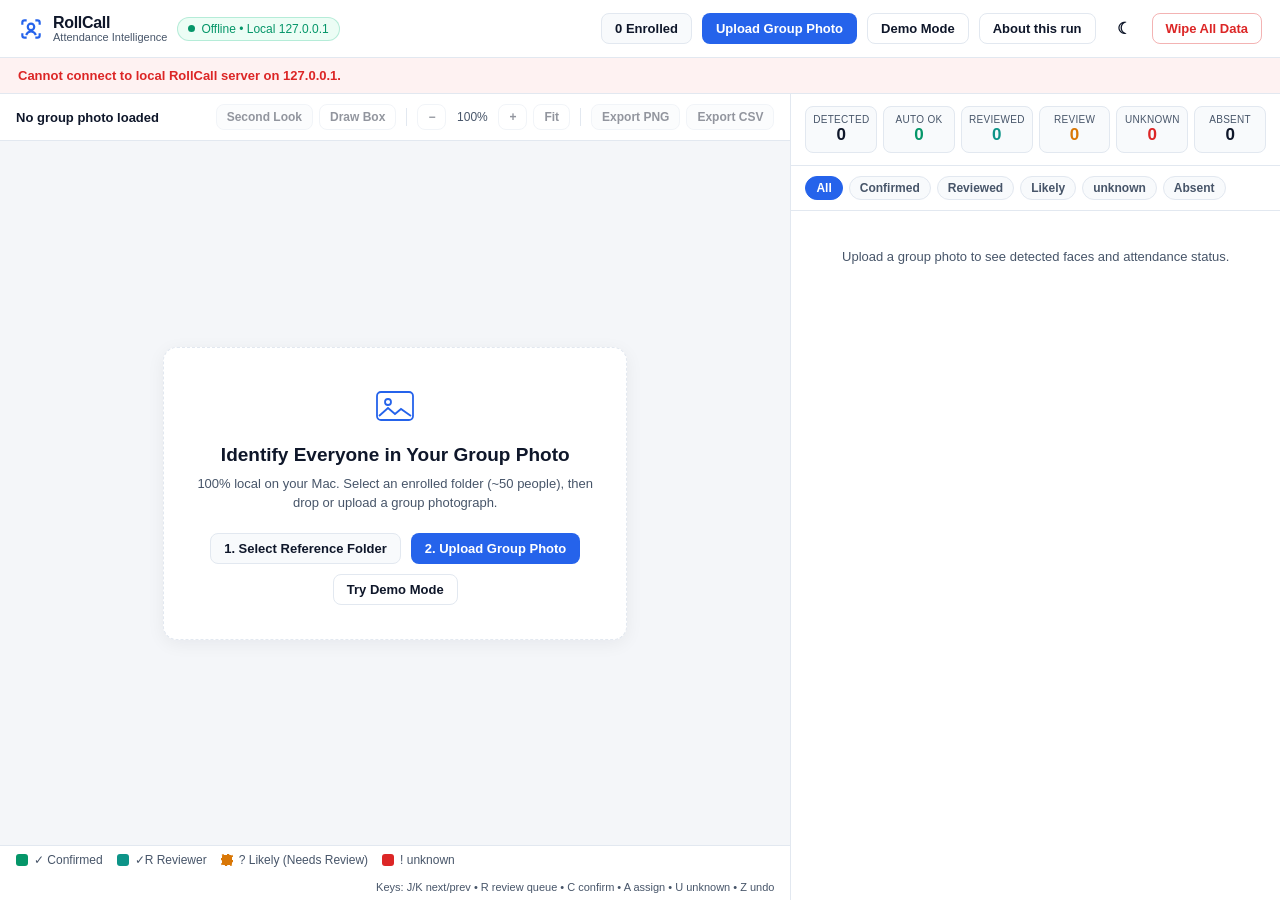
==== commit 0cf656ed: "feat(detection): add Second Look tiled re-scan, manual box detection, and low-score Likely cap" ====
--- a/static/index.html
+++ b/static/index.html
@@ -79,6 +79,9 @@
           <span id="photo-meta" class="photo-meta"></span>
         </div>
         <div class="toolbar-controls">
+          <button type="button" id="btn-second-look" class="btn btn-sm btn-secondary" title="Re-scan overlapping tiles for missed small faces" disabled>Second Look</button>
+          <button type="button" id="btn-draw-box" class="btn btn-sm btn-ghost" title="Draw a box around a missed face" disabled>Draw Box</button>
+          <span class="divider" aria-hidden="true"></span>
           <button type="button" id="btn-zoom-out" class="btn btn-sm btn-ghost" aria-label="Zoom out" disabled>&minus;</button>
           <span id="zoom-level" class="zoom-label">100%</span>
           <button type="button" id="btn-zoom-in" class="btn btn-sm btn-ghost" aria-label="Zoom in" disabled>+</button>
@@ -232,6 +235,7 @@
           <div class="correction-actions">
             <button type="button" id="btn-confirm-match" class="btn btn-sm btn-confirmed hidden" title="Shortcut: C">Confirm (C)</button>
             <button type="button" id="btn-mark-unknown" class="btn btn-sm btn-ghost" title="Shortcut: U">Mark unknown (U)</button>
+            <button type="button" id="btn-remove-manual-box" class="btn btn-sm btn-danger-outline hidden">Remove Manual Box</button>
           </div>
 
           <div class="assign-search-wrap">
--- a/static/styles.css
+++ b/static/styles.css
@@ -291,6 +291,7 @@
   cursor: grab;
 }
 .photo-canvas:active { cursor: grabbing; }
+.photo-canvas.draw-mode { cursor: crosshair; }
 
 .empty-dropzone {
   padding: 28px;
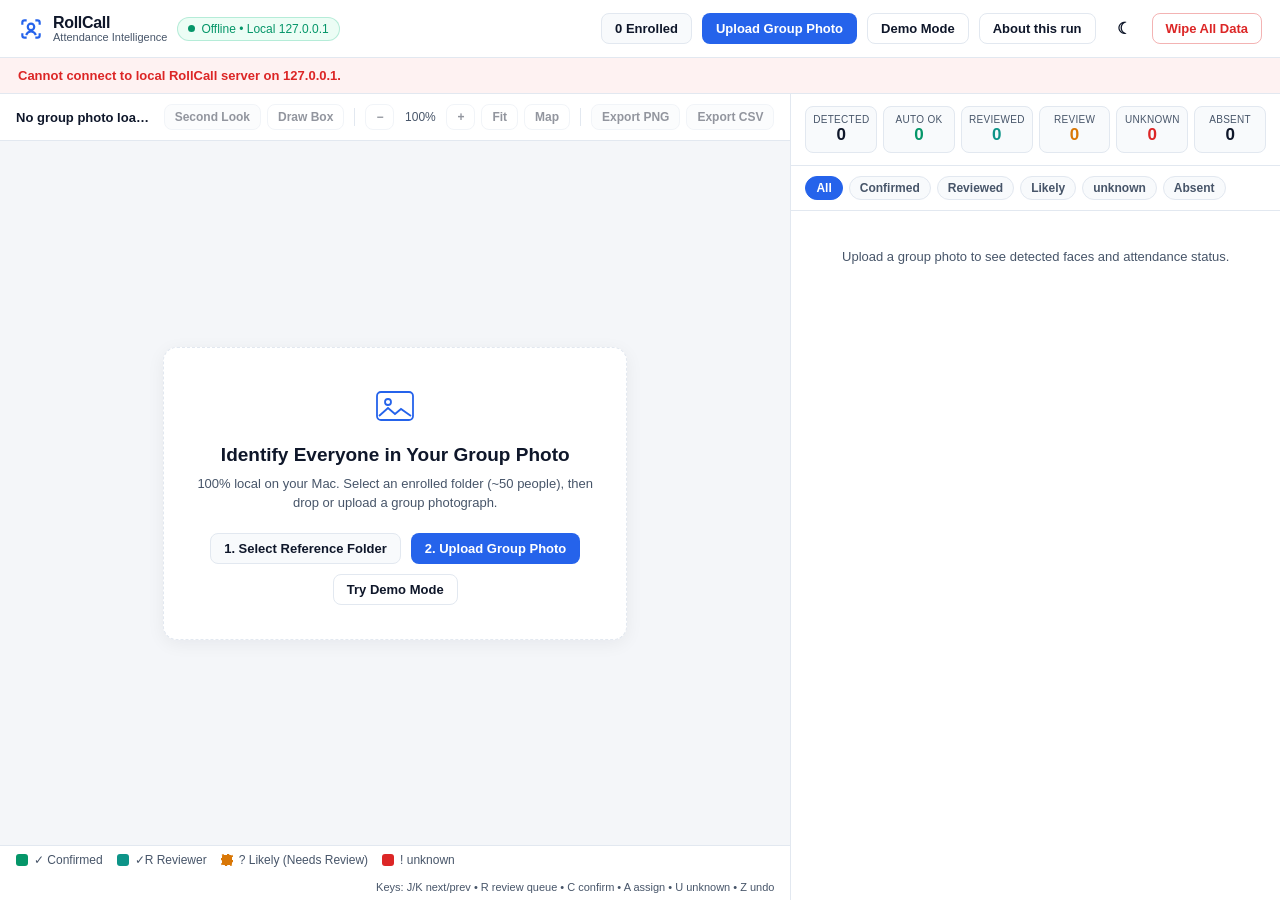
==== commit 1bae1455: "feat(ui): add aspect-preserving Mini Coverage Map with accessible markers and viewport tracking" ====
--- a/static/index.html
+++ b/static/index.html
@@ -86,6 +86,7 @@
           <span id="zoom-level" class="zoom-label">100%</span>
           <button type="button" id="btn-zoom-in" class="btn btn-sm btn-ghost" aria-label="Zoom in" disabled>+</button>
           <button type="button" id="btn-zoom-reset" class="btn btn-sm btn-ghost" disabled>Fit</button>
+          <button type="button" id="btn-toggle-map" class="btn btn-sm btn-ghost" title="Toggle mini coverage map" disabled>Map</button>
           <span class="divider" aria-hidden="true"></span>
           <button type="button" id="btn-export-png" class="btn btn-sm btn-secondary" disabled>Export PNG</button>
           <button type="button" id="btn-export-csv" class="btn btn-sm btn-secondary" disabled>Export CSV</button>
@@ -112,6 +113,11 @@
 
         <canvas id="photo-canvas" class="photo-canvas hidden"></canvas>
 
+        <div id="coverage-map-card" class="coverage-map-card hidden">
+          <canvas id="coverage-map-canvas" class="coverage-map-canvas" width="176" height="104" aria-label="Mini coverage map showing viewport and detected face markers"></canvas>
+          <div class="coverage-caption">Shows viewport and detected faces; does not prove every face was found</div>
+        </div>
+
         <div id="loading-overlay" class="loading-overlay hidden" aria-live="polite">
           <div class="spinner" aria-hidden="true"></div>
           <p id="loading-text">Running local YuNet + SFace analysis...</p>
--- a/static/styles.css
+++ b/static/styles.css
@@ -293,6 +293,33 @@
 .photo-canvas:active { cursor: grabbing; }
 .photo-canvas.draw-mode { cursor: crosshair; }
 
+.coverage-map-card {
+  position: absolute;
+  right: 12px;
+  bottom: 12px;
+  width: 192px;
+  background: var(--surface);
+  border: 1px solid var(--border);
+  border-radius: 9px;
+  padding: 6px;
+  box-shadow: var(--shadow);
+  z-index: 10;
+}
+.coverage-map-canvas {
+  width: 176px;
+  height: 104px;
+  display: block;
+  border-radius: 5px;
+  background: var(--surface-alt);
+  cursor: pointer;
+}
+.coverage-caption {
+  margin-top: 4px;
+  font-size: 10px;
+  line-height: 1.25;
+  color: var(--text-muted);
+}
+
 .empty-dropzone {
   padding: 28px;
   max-width: 520px;
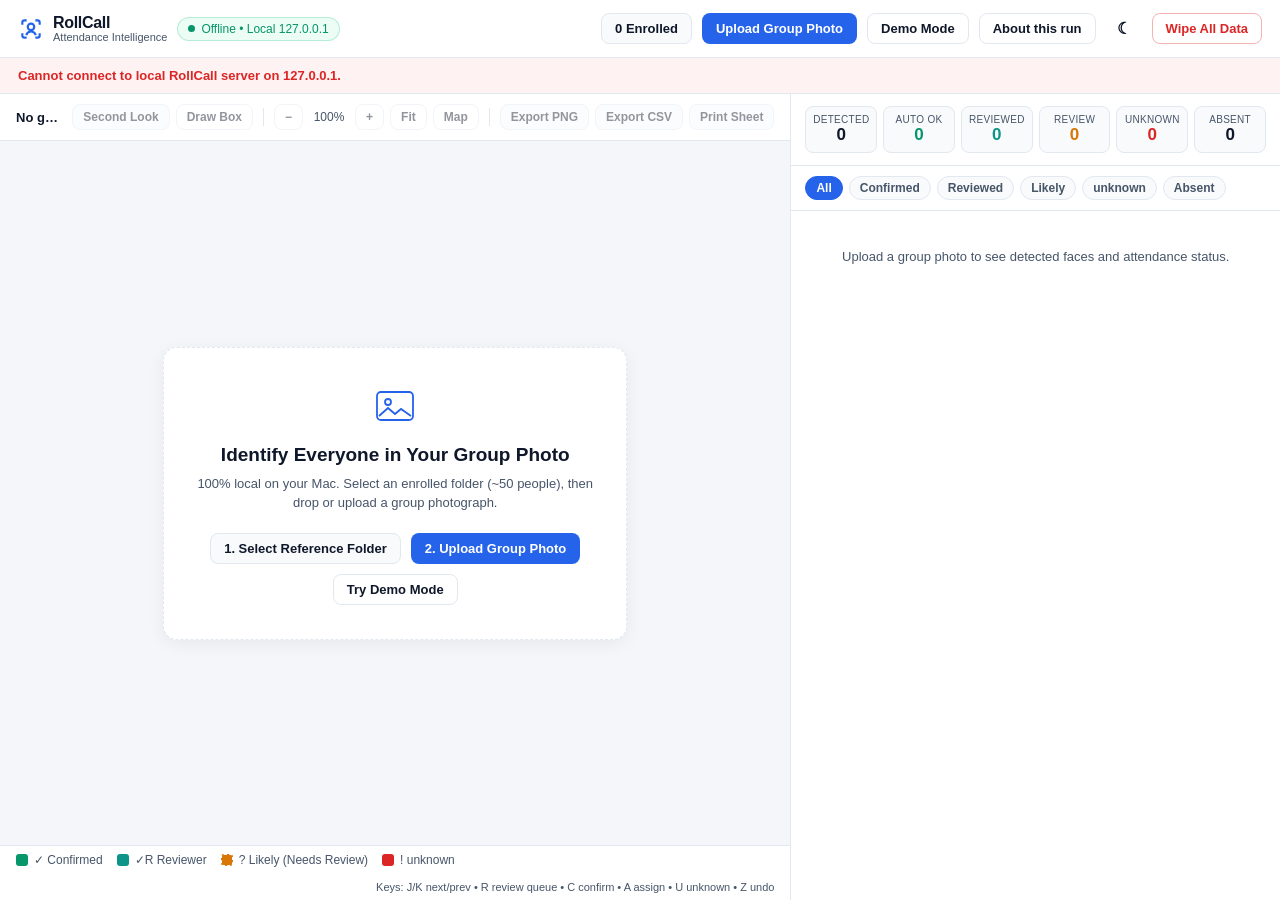
==== commit 2c09fe22: "feat(export): add XSS-escaped print-ready attendance sheet with demo banner and trail appendix" ====
--- a/static/index.html
+++ b/static/index.html
@@ -90,6 +90,7 @@
           <span class="divider" aria-hidden="true"></span>
           <button type="button" id="btn-export-png" class="btn btn-sm btn-secondary" disabled>Export PNG</button>
           <button type="button" id="btn-export-csv" class="btn btn-sm btn-secondary" disabled>Export CSV</button>
+          <button type="button" id="btn-print-sheet" class="btn btn-sm btn-secondary" disabled>Print Sheet</button>
         </div>
       </div>
 
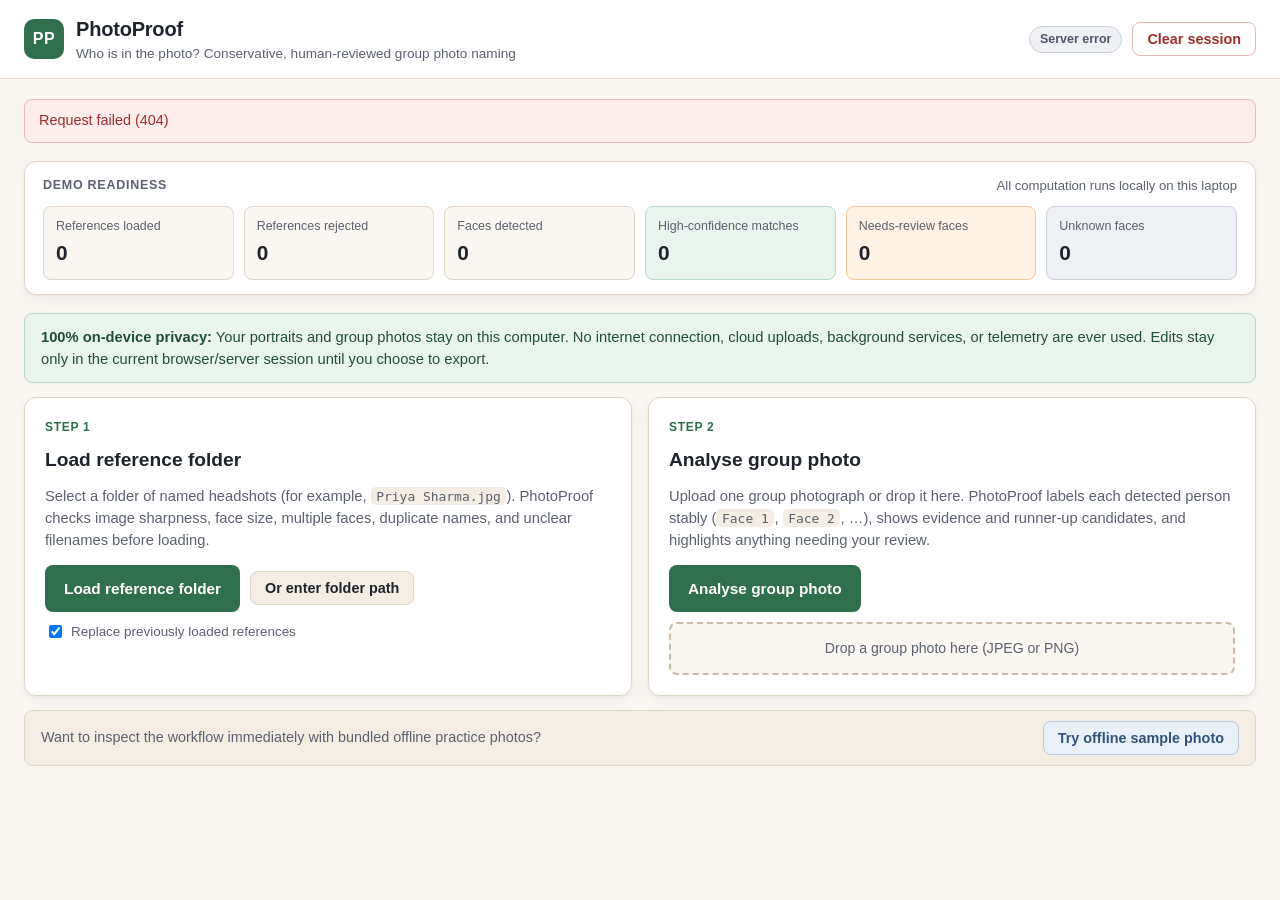
==== commit afd82009: "refactor(photoproof): transform app to PhotoProof with Evidence Cards, 1-to-1 conflict review, and c" ====
--- a/static/index.html
+++ b/static/index.html
@@ -1,358 +1,286 @@
 <!DOCTYPE html>
-<html lang="en" data-theme="light">
+<html lang="en">
 <head>
   <meta charset="UTF-8" />
   <meta name="viewport" content="width=device-width, initial-scale=1.0" />
-  <title>RollCall — Offline Face Identification &amp; Attendance</title>
+  <title>PhotoProof — Who Is in the Photo?</title>
   <link rel="stylesheet" href="/static/styles.css" />
 </head>
 <body>
-  <header class="topbar" role="banner">
-    <div class="topbar-left">
-      <div class="brand" aria-label="RollCall Home">
-        <svg class="brand-icon" viewBox="0 0 24 24" fill="none" stroke="currentColor" stroke-width="2" aria-hidden="true">
-          <path d="M4 8V6a2 2 0 0 1 2-2h2" />
-          <path d="M16 4h2a2 2 0 0 1 2 2v2" />
-          <path d="M4 16v2a2 2 0 0 0 2 2h2" />
-          <path d="M16 20h2a2 2 0 0 0 2-2v-2" />
-          <circle cx="12" cy="10" r="3" />
-          <path d="M7.5 17.5c1-2.2 2.7-3.2 4.5-3.2s3.5 1 4.5 3.2" />
-        </svg>
-        <div>
-          <span class="brand-name">RollCall</span>
-          <span class="brand-sub">Attendance Intelligence</span>
-        </div>
-      </div>
-
-      <span class="offline-pill" title="Runs locally on 127.0.0.1 with zero external APIs, cloud calls, or CDNs.">
-        <span class="offline-dot" aria-hidden="true"></span>
-        Offline &bull; Local 127.0.0.1
-      </span>
+  <a href="#main-content" class="skip-link">Skip to main content</a>
+
+  <header class="topbar">
+    <div class="topbar-brand">
+      <div class="brand-mark" aria-hidden="true">PP</div>
+      <div>
+        <h1 class="brand-title">PhotoProof</h1>
+        <p class="brand-subtitle">Who is in the photo? Conservative, human-reviewed group photo naming</p>
+      </div>
     </div>
 
-    <div class="topbar-actions">
-      <button type="button" id="btn-open-enroll" class="btn btn-secondary">
-        <span id="enrolled-pill-text">0 Enrolled</span>
-        <span id="warning-dot" class="warn-badge hidden" title="Enrollment warnings">!</span>
-      </button>
-
-      <label class="btn btn-primary file-trigger" tabindex="0" role="button" for="group-file-input">
-        Upload Group Photo
-      </label>
-      <input id="group-file-input" type="file" accept=".jpg,.jpeg,.png,.bmp,.webp" class="sr-only" />
-
-      <button type="button" id="btn-demo" class="btn btn-ghost" title="Run the real pipeline on bundled practice data">
-        Demo Mode
-      </button>
-
-      <button type="button" id="btn-about-run" class="btn btn-ghost" title="Inspect folder-calibrated thresholds and limitations">
-        About this run
-      </button>
-
-      <button type="button" id="btn-theme" class="btn btn-icon" aria-label="Toggle light or dark theme" title="Toggle theme">
-        <span id="theme-icon" aria-hidden="true">&#9790;</span>
-      </button>
-
-      <button type="button" id="btn-wipe" class="btn btn-danger-outline" title="Permanently delete all local identities, embeddings, and session data">
-        Wipe All Data
-      </button>
+    <div class="topbar-status" aria-live="polite">
+      <span id="status-badge" class="status-pill status-neutral">Checking local engine…</span>
+      <span id="calibration-badge" class="meta-chip hidden"></span>
+      <button type="button" id="btn-undo" class="btn btn-quiet hidden" title="Undo last edit">Undo edit</button>
+      <button type="button" id="btn-clear-session" class="btn btn-outline-danger">Clear session</button>
     </div>
   </header>
 
-  <div id="model-alert" class="alert-banner hidden" role="alert"></div>
-  <div id="pending-attention-banner" class="warn-banner hidden" role="status">
-    <span id="pending-attention-text"></span>
-    <div class="warn-banner-actions">
-      <button type="button" id="btn-banner-pick-faces" class="btn btn-sm btn-secondary">Pick Faces</button>
-      <button type="button" id="btn-banner-continue" class="btn btn-sm btn-ghost">Continue without them</button>
-    </div>
-  </div>
-  <div id="demo-note-banner" class="info-banner hidden" role="status"></div>
-  <div id="toast-area" class="toast-area" aria-live="polite"></div>
-
-  <main class="workbench" role="main">
-    <!-- Left / Center Stage: Interactive Annotated Group Photo Canvas -->
-    <section class="canvas-pane" aria-label="Group photograph viewer">
-      <div class="canvas-toolbar">
-        <div class="toolbar-info">
-          <span id="photo-title" class="photo-title">No group photo loaded</span>
-          <span id="photo-meta" class="photo-meta"></span>
-        </div>
-        <div class="toolbar-controls">
-          <button type="button" id="btn-second-look" class="btn btn-sm btn-secondary" title="Re-scan overlapping tiles for missed small faces" disabled>Second Look</button>
-          <button type="button" id="btn-draw-box" class="btn btn-sm btn-ghost" title="Draw a box around a missed face" disabled>Draw Box</button>
-          <span class="divider" aria-hidden="true"></span>
-          <button type="button" id="btn-zoom-out" class="btn btn-sm btn-ghost" aria-label="Zoom out" disabled>&minus;</button>
-          <span id="zoom-level" class="zoom-label">100%</span>
-          <button type="button" id="btn-zoom-in" class="btn btn-sm btn-ghost" aria-label="Zoom in" disabled>+</button>
-          <button type="button" id="btn-zoom-reset" class="btn btn-sm btn-ghost" disabled>Fit</button>
-          <button type="button" id="btn-toggle-map" class="btn btn-sm btn-ghost" title="Toggle mini coverage map" disabled>Map</button>
-          <span class="divider" aria-hidden="true"></span>
-          <button type="button" id="btn-export-png" class="btn btn-sm btn-secondary" disabled>Export PNG</button>
-          <button type="button" id="btn-export-csv" class="btn btn-sm btn-secondary" disabled>Export CSV</button>
-          <button type="button" id="btn-print-sheet" class="btn btn-sm btn-secondary" disabled>Print Sheet</button>
-        </div>
-      </div>
-
-      <div id="canvas-stage" class="canvas-stage" tabindex="0" aria-label="Interactive group photo canvas. Use arrow keys to cycle detected faces.">
-        <div id="empty-dropzone" class="empty-dropzone">
-          <div class="empty-card">
-            <svg class="empty-icon" viewBox="0 0 48 48" fill="none" stroke="currentColor" stroke-width="1.8" aria-hidden="true">
-              <rect x="6" y="10" width="36" height="28" rx="4" />
-              <circle cx="17" cy="20" r="3" />
-              <path d="M8 34l9-8 7 6 6-5 10 7" />
-            </svg>
-            <h2>Identify Everyone in Your Group Photo</h2>
-            <p>100% local on your Mac. Select an enrolled folder (~50 people), then drop or upload a group photograph.</p>
-            <div class="empty-cta-row">
-              <button type="button" id="btn-empty-enroll" class="btn btn-secondary">1. Select Reference Folder</button>
-              <label for="group-file-input" class="btn btn-primary file-trigger" tabindex="0">2. Upload Group Photo</label>
-              <button type="button" id="btn-empty-demo" class="btn btn-ghost">Try Demo Mode</button>
-            </div>
-          </div>
-        </div>
-
-        <canvas id="photo-canvas" class="photo-canvas hidden"></canvas>
-
-        <div id="coverage-map-card" class="coverage-map-card hidden">
-          <canvas id="coverage-map-canvas" class="coverage-map-canvas" width="176" height="104" aria-label="Mini coverage map showing viewport and detected face markers"></canvas>
-          <div class="coverage-caption">Shows viewport and detected faces; does not prove every face was found</div>
-        </div>
-
-        <div id="loading-overlay" class="loading-overlay hidden" aria-live="polite">
-          <div class="spinner" aria-hidden="true"></div>
-          <p id="loading-text">Running local YuNet + SFace analysis...</p>
-        </div>
-      </div>
-
-      <div class="legend-bar" aria-label="Face status legend">
-        <span class="legend-item"><span class="legend-swatch swatch-confirmed"></span>&#10003; Confirmed</span>
-        <span class="legend-item"><span class="legend-swatch swatch-reviewer"></span>&#10003;R Reviewer</span>
-        <span class="legend-item"><span class="legend-swatch swatch-likely"></span>? Likely (Needs Review)</span>
-        <span class="legend-item"><span class="legend-swatch swatch-unknown"></span>! unknown</span>
-        <span class="legend-hint">Keys: J/K next/prev &bull; R review queue &bull; C confirm &bull; A assign &bull; U unknown &bull; Z undo</span>
-      </div>
-    </section>
-
-    <!-- Right Panel: Synchronized Face Results, Attendance & Explainability Inspector -->
-    <aside class="inspector-pane" aria-label="Results and explainability inspector">
-      <div class="summary-grid summary-grid-6" id="summary-grid">
-        <div class="stat-card">
-          <span class="stat-label">Detected</span>
-          <strong class="stat-value" id="stat-detected">0</strong>
-        </div>
-        <div class="stat-card stat-confirmed">
-          <span class="stat-label">Auto OK</span>
-          <strong class="stat-value" id="stat-confirmed">0</strong>
-        </div>
-        <div class="stat-card stat-reviewer">
-          <span class="stat-label">Reviewed</span>
-          <strong class="stat-value" id="stat-reviewer">0</strong>
-        </div>
-        <div class="stat-card stat-likely">
-          <span class="stat-label">Review</span>
-          <strong class="stat-value" id="stat-likely">0</strong>
-        </div>
-        <div class="stat-card stat-unknown">
-          <span class="stat-label">unknown</span>
-          <strong class="stat-value" id="stat-unknown">0</strong>
-        </div>
-        <div class="stat-card">
-          <span class="stat-label">Absent</span>
-          <strong class="stat-value" id="stat-absent">0</strong>
-        </div>
-      </div>
-
-      <div class="filter-bar" role="tablist" aria-label="Filter face results">
-        <button type="button" class="filter-chip active" data-filter="all" role="tab" aria-selected="true">All</button>
-        <button type="button" class="filter-chip" data-filter="Confirmed" role="tab" aria-selected="false">Confirmed</button>
-        <button type="button" class="filter-chip" data-filter="Confirmed by reviewer" role="tab" aria-selected="false">Reviewed</button>
-        <button type="button" class="filter-chip" data-filter="Likely" role="tab" aria-selected="false">Likely</button>
-        <button type="button" class="filter-chip" data-filter="unknown" role="tab" aria-selected="false">unknown</button>
-        <button type="button" class="filter-chip" data-filter="absent" role="tab" aria-selected="false">Absent</button>
-      </div>
-
-      <div id="queue-bar" class="queue-bar hidden" aria-label="Keyboard Review Queue">
-        <div class="queue-left">
-          <button type="button" id="btn-toggle-queue" class="btn btn-sm btn-secondary">Review Queue (0)</button>
-          <span id="queue-progress" class="queue-progress"></span>
-        </div>
-        <div class="queue-actions">
-          <button type="button" id="btn-queue-prev" class="btn btn-sm btn-ghost" title="Previous (K)">Prev</button>
-          <button type="button" id="btn-queue-skip" class="btn btn-sm btn-ghost" title="Skip (S)">Skip</button>
-          <button type="button" id="btn-queue-next" class="btn btn-sm btn-ghost" title="Next (J)">Next</button>
-          <button type="button" id="btn-undo" class="btn btn-sm btn-ghost" title="Undo last correction (Z)" disabled>Undo</button>
-        </div>
-      </div>
-
-      <div id="results-list" class="results-list" role="list">
-        <div class="empty-list-msg">Upload a group photo to see detected faces and attendance status.</div>
-      </div>
-
-      <section id="explain-panel" class="explain-panel hidden" aria-label="Selected face explainability inspector">
-        <div class="explain-header">
+  <main id="main-content" class="page-shell">
+    <div id="toast-banner" class="toast-banner hidden" role="status" aria-live="polite"></div>
+
+    <!-- Demo Readiness Strip (always accurate to current session) -->
+    <section id="demo-readiness" class="readiness-panel" aria-label="Demo readiness summary">
+      <div class="readiness-header">
+        <span class="readiness-eyebrow">Demo readiness</span>
+        <span id="manual-summary-note" class="readiness-note">All computation runs locally on this laptop</span>
+      </div>
+      <div class="readiness-grid">
+        <div class="readiness-tile">
+          <span class="tile-label">References loaded</span>
+          <strong id="metric-ref-loaded" class="tile-value">0</strong>
+        </div>
+        <div class="readiness-tile">
+          <span class="tile-label">References rejected</span>
+          <strong id="metric-ref-rejected" class="tile-value">0</strong>
+        </div>
+        <div class="readiness-tile">
+          <span class="tile-label">Faces detected</span>
+          <strong id="metric-faces-detected" class="tile-value">0</strong>
+        </div>
+        <div class="readiness-tile tile-confirmed">
+          <span class="tile-label">High-confidence matches</span>
+          <strong id="metric-high-conf" class="tile-value">0</strong>
+        </div>
+        <div class="readiness-tile tile-review">
+          <span class="tile-label">Needs-review faces</span>
+          <strong id="metric-needs-review" class="tile-value">0</strong>
+        </div>
+        <div class="readiness-tile tile-unknown">
+          <span class="tile-label">Unknown faces</span>
+          <strong id="metric-unknown" class="tile-value">0</strong>
+        </div>
+      </div>
+    </section>
+
+    <!-- Start Screen & Primary Actions -->
+    <section id="start-screen" class="start-hero" aria-label="Get started">
+      <div class="privacy-notice" role="note">
+        <strong>100% on-device privacy:</strong> Your portraits and group photos stay on this computer. No internet connection, cloud uploads, background services, or telemetry are ever used. Edits stay only in the current browser/server session until you choose to export.
+      </div>
+
+      <div class="primary-actions-grid">
+        <div class="action-card" id="card-load-references">
+          <div class="action-step">Step 1</div>
+          <h2>Load reference folder</h2>
+          <p>Select a folder of named headshots (for example, <code>Priya Sharma.jpg</code>). PhotoProof checks image sharpness, face size, multiple faces, duplicate names, and unclear filenames before loading.</p>
+          <div class="action-buttons">
+            <label for="ref-folder-input" class="btn btn-primary btn-large">Load reference folder</label>
+            <input id="ref-folder-input" type="file" webkitdirectory directory multiple accept="image/*" class="sr-only" />
+            <button type="button" id="btn-toggle-path-enroll" class="btn btn-quiet">Or enter folder path</button>
+          </div>
+          <div id="path-enroll-box" class="path-enroll-box hidden">
+            <label for="ref-path-input" class="sr-only">Local reference folder path</label>
+            <input id="ref-path-input" type="text" class="text-input" placeholder="/Users/you/Photos/Team" />
+            <button type="button" id="btn-path-enroll" class="btn btn-secondary">Load folder</button>
+          </div>
+          <label class="checkbox-inline">
+            <input type="checkbox" id="chk-replace-refs" checked />
+            <span>Replace previously loaded references</span>
+          </label>
+        </div>
+
+        <div class="action-card" id="card-analyse-group">
+          <div class="action-step">Step 2</div>
+          <h2>Analyse group photo</h2>
+          <p>Upload one group photograph or drop it here. PhotoProof labels each detected person stably (<code>Face 1</code>, <code>Face 2</code>, …), shows evidence and runner-up candidates, and highlights anything needing your review.</p>
+          <div class="action-buttons">
+            <label for="group-file-input" class="btn btn-primary btn-large">Analyse group photo</label>
+            <input id="group-file-input" type="file" accept="image/*" class="sr-only" />
+          </div>
+          <div id="group-dropzone" class="dropzone" tabindex="0" role="button" aria-label="Drop a group photo here or click to choose a file">
+            Drop a group photo here (JPEG or PNG)
+          </div>
+        </div>
+      </div>
+
+      <div class="demo-bar">
+        <span>Want to inspect the workflow immediately with bundled offline practice photos?</span>
+        <button type="button" id="btn-demo" class="btn btn-secondary">Try offline sample photo</button>
+      </div>
+    </section>
+
+    <!-- Enrollment / Health Progress -->
+    <section id="enroll-progress-card" class="card hidden" aria-live="polite">
+      <div class="progress-row">
+        <span id="enroll-progress-label">Checking reference folder…</span>
+        <span id="enroll-progress-count">0 / 0</span>
+      </div>
+      <div class="progress-track">
+        <div id="enroll-progress-fill" class="progress-fill"></div>
+      </div>
+    </section>
+
+    <!-- Reference Folder Health Check & Visual Contact Sheet -->
+    <section id="reference-section" class="card hidden" aria-label="Reference folder health check and contact sheet">
+      <div class="section-header">
+        <div>
+          <h2>Reference Folder Health Check</h2>
+          <p id="health-headline" class="muted-text">No reference folder loaded yet.</p>
+        </div>
+        <div class="health-tabs" role="tablist" aria-label="Filter reference records">
+          <button type="button" class="tab-btn active" data-ref-tab="all">Contact Sheet</button>
+          <button type="button" class="tab-btn" data-ref-tab="attention">Pending / Flagged (<span id="count-attention-tab">0</span>)</button>
+          <button type="button" class="tab-btn" data-ref-tab="rejected">Rejected (<span id="count-rejected-tab">0</span>)</button>
+        </div>
+      </div>
+
+      <!-- Pending Multi-Face & Duplicate Name Comparisons -->
+      <div id="pending-reviews-area" class="pending-area hidden"></div>
+
+      <!-- Flagged Rejected Reference Items -->
+      <div id="rejected-refs-area" class="rejected-area hidden"></div>
+
+      <!-- Visual Contact Sheet of Enrolled People -->
+      <div id="contact-sheet-area">
+        <div id="contact-sheet-grid" class="contact-sheet-grid" aria-label="Loaded reference contact sheet"></div>
+      </div>
+    </section>
+
+    <!-- Group Photo Analysis & Evidence Workspace -->
+    <section id="workspace-section" class="workspace-grid hidden" aria-label="Group photo review workspace">
+      <div class="canvas-column card">
+        <div class="section-header">
           <div>
-            <span id="explain-face-num" class="explain-kicker">Face #1</span>
-            <h3 id="explain-title">Priya Sharma</h3>
-          </div>
-          <span id="explain-badge" class="status-badge">Confirmed</span>
-        </div>
-
-        <div class="comparison-row">
-          <div class="crop-box">
-            <img id="explain-group-crop" alt="Detected face from group photo" />
-            <span>Detected Face</span>
-          </div>
-          <div class="crop-vs" aria-hidden="true">vs</div>
-          <div class="crop-box">
-            <img id="explain-ref-crop" alt="Matched reference portrait" />
-            <div id="explain-ref-placeholder" class="ref-placeholder hidden">No Match</div>
-            <span id="explain-ref-label">Reference Photo</span>
-          </div>
-        </div>
-
-        <div class="metrics-grid">
-          <div class="metric-item">
-            <span class="metric-label">Cosine Similarity</span>
-            <strong id="explain-sim">&mdash;</strong>
-          </div>
-          <div class="metric-item">
-            <span class="metric-label">Runner-Up Margin (&Delta;)</span>
-            <strong id="explain-margin">&mdash;</strong>
-          </div>
-          <div class="metric-item">
-            <span class="metric-label">Face Resolution</span>
-            <strong id="explain-size">&mdash;</strong>
-          </div>
-          <div class="metric-item">
-            <span class="metric-label">Sharpness / Score</span>
-            <strong id="explain-quality">&mdash;</strong>
-          </div>
-        </div>
-
-        <p id="explain-original" class="explain-original hidden"></p>
-        <p id="explain-runnerup" class="explain-detail"></p>
-        <p id="explain-reason" class="explain-reason"></p>
-
-        <div class="correction-box">
-          <div class="correction-title">Reviewer Actions (Session Only &mdash; Never Alters Embeddings)</div>
-          <div class="correction-row">
-            <input id="correction-reason" type="text" placeholder="Optional reason note..." aria-label="Optional reviewer reason note" />
-          </div>
-          <div class="correction-actions">
-            <button type="button" id="btn-confirm-match" class="btn btn-sm btn-confirmed hidden" title="Shortcut: C">Confirm (C)</button>
-            <button type="button" id="btn-mark-unknown" class="btn btn-sm btn-ghost" title="Shortcut: U">Mark unknown (U)</button>
-            <button type="button" id="btn-remove-manual-box" class="btn btn-sm btn-danger-outline hidden">Remove Manual Box</button>
-          </div>
-
-          <div class="assign-search-wrap">
-            <input id="assign-search-input" type="text" placeholder="Assign (A): type name to filter..." aria-label="Search enrolled person to assign" autocomplete="off" />
-            <div id="assign-results-list" class="assign-results hidden" role="listbox"></div>
-          </div>
-        </div>
-
-        <details class="trail-details" id="trail-details">
-          <summary>Append-Only Decision Trail (<span id="trail-count">0</span>)</summary>
-          <div id="trail-list" class="trail-list"></div>
-        </details>
-      </section>
-    </aside>
+            <h2 id="group-photo-title">Group Photo</h2>
+            <p id="group-meta-line" class="muted-text"></p>
+          </div>
+          <div class="canvas-actions">
+            <button type="button" id="btn-toggle-labels" class="btn btn-quiet">Hide labels</button>
+            <button type="button" id="btn-second-look" class="btn btn-quiet" title="Scan 2x2 overlapping tiles for small background faces">Scan small faces</button>
+            <button type="button" id="btn-manual-box" class="btn btn-quiet" title="Draw a box manually if a face was missed">Draw missed face</button>
+          </div>
+        </div>
+
+        <div id="canvas-stage" class="canvas-stage">
+          <canvas id="group-canvas" aria-label="Annotated group photograph"></canvas>
+        </div>
+
+        <div class="export-bar">
+          <span class="muted-text">Export current session (only when you choose):</span>
+          <div class="export-buttons">
+            <button type="button" id="btn-export-png" class="btn btn-secondary">Export annotated PNG</button>
+            <button type="button" id="btn-export-csv" class="btn btn-secondary">Export CSV</button>
+            <button type="button" id="btn-export-print" class="btn btn-quiet">Summary sheet</button>
+          </div>
+        </div>
+      </div>
+
+      <div class="review-column">
+        <!-- Signature Innovation: Evidence Card -->
+        <section id="evidence-card" class="card evidence-card" aria-label="Selected face Evidence Card">
+          <div id="evidence-empty" class="evidence-empty">
+            <h3>Evidence Card</h3>
+            <p>Click any face in the group photo or pick a row below to inspect its similarity evidence, runner-up margin, quality checks, and override controls.</p>
+          </div>
+
+          <div id="evidence-body" class="hidden">
+            <div class="evidence-header">
+              <div>
+                <div class="evidence-title-row">
+                  <h3 id="ev-face-label">Face 1</h3>
+                  <span id="ev-status-badge" class="status-pill">Unknown</span>
+                  <span id="ev-source-badge" class="source-pill">Model suggestion</span>
+                </div>
+                <p id="ev-proposed-name" class="evidence-person">Unknown</p>
+              </div>
+            </div>
+
+            <div class="evidence-portraits">
+              <div class="portrait-box">
+                <span class="portrait-caption">Group crop</span>
+                <img id="ev-group-crop" src="" alt="Cropped group face" />
+              </div>
+              <div class="portrait-box">
+                <span class="portrait-caption">Proposed reference</span>
+                <img id="ev-ref-crop" src="" alt="Proposed reference portrait" class="hidden" />
+                <div id="ev-no-ref-box" class="portrait-placeholder">No match proposed</div>
+                <span id="ev-ref-name-sub" class="portrait-sublabel"></span>
+              </div>
+              <div class="portrait-box" id="ev-runnerup-box">
+                <span class="portrait-caption">Second-best candidate</span>
+                <div class="runnerup-card-inner">
+                  <strong id="ev-runnerup-name">—</strong>
+                  <span id="ev-runnerup-score" class="muted-text"></span>
+                </div>
+              </div>
+            </div>
+
+            <div class="evidence-metrics">
+              <div class="metric-item">
+                <span class="metric-label">Cosine similarity</span>
+                <strong id="ev-similarity">—</strong>
+              </div>
+              <div class="metric-item">
+                <span class="metric-label">Runner-up margin</span>
+                <strong id="ev-margin">—</strong>
+              </div>
+              <div class="metric-item">
+                <span class="metric-label">Face size / sharpness</span>
+                <strong id="ev-size-blur">—</strong>
+              </div>
+            </div>
+            <p class="score-disclaimer">Similarity scores measure visual closeness between face embeddings (range -1 to +1), not a probability or percentage accuracy.</p>
+
+            <div id="ev-warnings" class="quality-warnings" aria-label="Image quality checks"></div>
+
+            <div class="explanation-box">
+              <span class="explanation-label">Decision explanation</span>
+              <p id="ev-reason-text"></p>
+            </div>
+
+            <div class="evidence-controls">
+              <div class="quick-actions">
+                <button type="button" id="btn-ev-confirm" class="btn btn-primary">Confirm</button>
+                <button type="button" id="btn-ev-unknown" class="btn btn-quiet">Mark Unknown</button>
+                <button type="button" id="btn-ev-use-runnerup" class="btn btn-secondary hidden">Choose runner-up</button>
+              </div>
+
+              <div class="reassign-row">
+                <label for="ev-person-select" class="sr-only">Choose another person from reference folder</label>
+                <select id="ev-person-select" class="text-input"></select>
+                <button type="button" id="btn-ev-assign" class="btn btn-secondary">Choose another person</button>
+              </div>
+
+              <div class="note-row">
+                <label for="ev-note-input" class="sr-only">Optional reason note</label>
+                <input id="ev-note-input" type="text" class="text-input" placeholder="Optional note for this decision…" />
+              </div>
+
+              <div id="ev-remove-box" class="hidden">
+                <button type="button" id="btn-ev-remove-manual" class="btn btn-outline-danger">Remove manually drawn box</button>
+              </div>
+            </div>
+          </div>
+        </section>
+
+        <!-- Accessible Results List -->
+        <section class="card results-card" aria-label="Detected faces results list">
+          <div class="section-header">
+            <h3>Results List</h3>
+            <div class="filter-pills" role="group" aria-label="Filter results by status">
+              <button type="button" class="filter-pill active" data-status-filter="all">All</button>
+              <button type="button" class="filter-pill" data-status-filter="Needs review">Needs review</button>
+              <button type="button" class="filter-pill" data-status-filter="High-confidence match">High confidence</button>
+              <button type="button" class="filter-pill" data-status-filter="Unknown">Unknown</button>
+            </div>
+          </div>
+          <ul id="results-list" class="results-list" role="listbox" aria-label="Detected faces"></ul>
+        </section>
+      </div>
+    </section>
   </main>
 
-  <!-- Enrollment Drawer / Modal -->
-  <div id="enroll-modal" class="modal hidden" role="dialog" aria-modal="true" aria-labelledby="enroll-modal-title">
-    <div class="modal-backdrop" data-close="enroll-modal"></div>
-    <div class="modal-card modal-lg">
-      <div class="modal-header">
-        <div>
-          <h2 id="enroll-modal-title">Reference Folder Enrollment</h2>
-          <p class="modal-subtitle">Select a folder containing individual photos named by person (e.g. <code>Priya Sharma.jpg</code>). Multiple photos per person are grouped automatically.</p>
-        </div>
-        <button type="button" class="btn btn-icon" data-close="enroll-modal" aria-label="Close enrollment dialog">&times;</button>
-      </div>
-
-      <div class="modal-body">
-        <div class="enroll-controls">
-          <label for="folder-input" class="btn btn-primary file-trigger" tabindex="0">
-            Choose Reference Folder
-          </label>
-          <input id="folder-input" type="file" webkitdirectory directory multiple accept=".jpg,.jpeg,.png,.bmp,.webp" class="sr-only" />
-
-          <label class="checkbox-label">
-            <input type="checkbox" id="chk-clear-existing" checked />
-            Replace existing roster
-          </label>
-          <label class="checkbox-label" title="Ephemeral by default: embeddings stay in memory/session only unless you opt in to SQLite hash caching across runs.">
-            <input type="checkbox" id="chk-persist-cache" />
-            Save embedding cache across runs (opt-in)
-          </label>
-        </div>
-
-        <div class="enroll-path-fallback">
-          <input id="folder-path-input" type="text" placeholder="Fallback: paste local folder path (e.g. /Users/.../team_photos)" aria-label="Paste local reference folder path" />
-          <button type="button" id="btn-enroll-path" class="btn btn-secondary">Load Folder Path</button>
-        </div>
-
-        <div id="enroll-progress-wrap" class="progress-wrap hidden">
-          <div class="progress-top">
-            <span id="enroll-progress-label">Processing...</span>
-            <span id="enroll-progress-pct">0%</span>
-          </div>
-          <progress id="enroll-progress-bar" class="progress-bar" max="100" value="0"></progress>
-        </div>
-
-        <div id="enroll-summary" class="enroll-summary hidden"></div>
-        <div id="multiface-section" class="multiface-section hidden"></div>
-
-        <div class="roster-preview">
-          <h3>Enrolled Roster (<span id="roster-count">0</span>)</h3>
-          <div id="roster-chips" class="roster-chips"></div>
-        </div>
-      </div>
-    </div>
-  </div>
-
-  <!-- About This Run Drawer / Modal -->
-  <div id="about-modal" class="modal hidden" role="dialog" aria-modal="true" aria-labelledby="about-modal-title">
-    <div class="modal-backdrop" data-close="about-modal"></div>
-    <div class="modal-card modal-lg">
-      <div class="modal-header">
-        <div>
-          <h2 id="about-modal-title">About This Run — Calibration &amp; Limits</h2>
-          <p class="modal-subtitle">Folder-level different-person similarity calibration (floored at published SFace 0.363, capped at 0.50).</p>
-        </div>
-        <button type="button" class="btn btn-icon" data-close="about-modal" aria-label="Close calibration drawer">&times;</button>
-      </div>
-      <div class="modal-body" id="about-run-body">
-        <p class="photo-meta">Enroll a reference folder to view folder-calibrated thresholds.</p>
-      </div>
-    </div>
-  </div>
-
-  <!-- Wipe All Data Confirmation Modal -->
-  <div id="wipe-modal" class="modal hidden" role="dialog" aria-modal="true" aria-labelledby="wipe-modal-title">
-    <div class="modal-backdrop" data-close="wipe-modal"></div>
-    <div class="modal-card modal-sm">
-      <div class="modal-header">
-        <h2 id="wipe-modal-title">Wipe All Local Data?</h2>
-        <button type="button" class="btn btn-icon" data-close="wipe-modal" aria-label="Close dialog">&times;</button>
-      </div>
-      <div class="modal-body">
-        <p class="wipe-warning">This will permanently delete from local storage:</p>
-        <ul class="wipe-list">
-          <li>All enrolled identity records and reference face crops</li>
-          <li>All cached 128-d face embeddings in SQLite</li>
-          <li>All session corrections and active group-photo results</li>
-        </ul>
-        <p class="wipe-note">Bundled model weights and your original image files on disk are never deleted.</p>
-      </div>
-      <div class="modal-footer">
-        <button type="button" class="btn btn-ghost" data-close="wipe-modal">Cancel</button>
-        <button type="button" id="btn-confirm-wipe" class="btn btn-danger">Permanently Wipe Data</button>
-      </div>
-    </div>
-  </div>
-
-  <script type="module" src="/static/app.js"></script>
+  <script src="/static/app.js"></script>
 </body>
 </html>
--- a/static/styles.css
+++ b/static/styles.css
@@ -1,53 +1,63 @@
+/* PhotoProof — Calm Warm Editorial Light Palette (100% Offline, Self-Contained) */
+
 :root {
-  --bg: #f4f6f9;
-  --surface: #ffffff;
-  --surface-alt: #f8fafc;
-  --border: #e2e8f0;
-  --text: #0f172a;
-  --text-muted: #475569;
-  --accent: #2563eb;
-  --accent-hover: #1d4ed8;
-  --confirmed: #059669;
-  --confirmed-bg: #ecfdf5;
-  --likely: #d97706;
-  --likely-bg: #fffbeb;
-  --unknown: #dc2626;
-  --unknown-bg: #fef2f2;
-  --danger: #dc2626;
-  --shadow: 0 4px 18px rgba(15, 23, 42, 0.06);
-  --radius: 10px;
-}
-
-[data-theme="dark"] {
-  --bg: #0b1120;
-  --surface: #111827;
-  --surface-alt: #1e293b;
-  --border: #263244;
-  --text: #f1f5f9;
-  --text-muted: #94a3b8;
-  --accent: #3b82f6;
-  --accent-hover: #60a5fa;
-  --confirmed: #10b981;
-  --confirmed-bg: rgba(16, 185, 129, 0.14);
-  --likely: #f59e0b;
-  --likely-bg: rgba(245, 158, 11, 0.14);
-  --unknown: #f87171;
-  --unknown-bg: rgba(248, 113, 113, 0.14);
-  --danger: #ef4444;
-  --shadow: 0 6px 24px rgba(0, 0, 0, 0.35);
-}
-
-*, *::before, *::after { box-sizing: border-box; }
+  --bg-paper: #faf7f2;
+  --bg-card: #ffffff;
+  --bg-subtle: #f3ede3;
+  --bg-muted: #ebe3d6;
+  --border: #dfd6c7;
+  --border-strong: #c8bca9;
+  --text-ink: #1f242c;
+  --text-muted: #5b616e;
+
+  --sage: #2f6f4e;
+  --sage-bg: #eaf4ee;
+  --sage-border: #b8dac6;
+
+  --amber: #a8560a;
+  --amber-bg: #fdf2e3;
+  --amber-border: #efc99a;
+
+  --slate: #4f5666;
+  --slate-bg: #eef0f4;
+  --slate-border: #cbd1dc;
+
+  --manual: #315478;
+  --manual-bg: #e9f0f8;
+  --manual-border: #b7cbe0;
+
+  --danger: #9f2d2d;
+  --danger-bg: #fcecec;
+  --danger-border: #e5b7b7;
+
+  --focus-ring: #24578a;
+  --shadow-card: 0 1px 3px rgba(31, 36, 44, 0.06), 0 6px 18px rgba(31, 36, 44, 0.04);
+  --radius: 12px;
+  --radius-sm: 8px;
+}
+
+* {
+  box-sizing: border-box;
+}
 
 body {
   margin: 0;
   font-family: -apple-system, BlinkMacSystemFont, "Segoe UI", Roboto, Helvetica, Arial, sans-serif;
-  background: var(--bg);
-  color: var(--text);
-  height: 100vh;
-  display: flex;
-  flex-direction: column;
-  overflow: hidden;
+  background: var(--bg-paper);
+  color: var(--text-ink);
+  line-height: 1.5;
+  -webkit-font-smoothing: antialiased;
+}
+
+code {
+  background: var(--bg-subtle);
+  padding: 0.1rem 0.35rem;
+  border-radius: 5px;
+  font-size: 0.88em;
+}
+
+.hidden {
+  display: none !important;
 }
 
 .sr-only {
@@ -58,840 +68,940 @@
   margin: -1px;
   overflow: hidden;
   clip: rect(0, 0, 0, 0);
+  white-space: nowrap;
   border: 0;
 }
 
-.hidden { display: none !important; }
-
-:focus-visible {
-  outline: 2px solid var(--accent);
+.skip-link {
+  position: absolute;
+  left: -999px;
+  top: 0;
+  background: var(--text-ink);
+  color: #fff;
+  padding: 8px 14px;
+  z-index: 999;
+}
+
+.skip-link:focus {
+  left: 12px;
+  top: 12px;
+}
+
+button:focus-visible,
+a:focus-visible,
+input:focus-visible,
+select:focus-visible,
+label.btn:focus-visible,
+[tabindex]:focus-visible {
+  outline: 2px solid var(--focus-ring);
   outline-offset: 2px;
 }
 
-/* Top Bar */
 .topbar {
-  height: 58px;
-  padding: 0 18px;
-  background: var(--surface);
+  background: var(--bg-card);
   border-bottom: 1px solid var(--border);
-  display: flex;
+  padding: 14px 24px;
+  display: flex;
+  flex-wrap: wrap;
+  align-items: center;
+  justify-content: space-between;
+  gap: 14px;
+}
+
+.topbar-brand {
+  display: flex;
+  align-items: center;
+  gap: 12px;
+}
+
+.brand-mark {
+  width: 40px;
+  height: 40px;
+  border-radius: 10px;
+  background: var(--sage);
+  color: #fff;
+  font-weight: 700;
+  display: grid;
+  place-items: center;
+  letter-spacing: 0.03em;
+  font-size: 1rem;
+}
+
+.brand-title {
+  margin: 0;
+  font-size: 1.25rem;
+  font-weight: 700;
+  letter-spacing: -0.01em;
+}
+
+.brand-subtitle {
+  margin: 0;
+  font-size: 0.85rem;
+  color: var(--text-muted);
+}
+
+.topbar-status {
+  display: flex;
+  flex-wrap: wrap;
+  align-items: center;
+  gap: 10px;
+}
+
+.page-shell {
+  max-width: 1380px;
+  margin: 0 auto;
+  padding: 20px 24px 48px;
+  display: flex;
+  flex-direction: column;
+  gap: 18px;
+}
+
+.card {
+  background: var(--bg-card);
+  border: 1px solid var(--border);
+  border-radius: var(--radius);
+  padding: 18px 20px;
+  box-shadow: var(--shadow-card);
+}
+
+.btn {
+  display: inline-flex;
+  align-items: center;
+  justify-content: center;
+  gap: 6px;
+  padding: 8px 14px;
+  border-radius: var(--radius-sm);
+  border: 1px solid transparent;
+  font-size: 0.9rem;
+  font-weight: 600;
+  cursor: pointer;
+  background: var(--bg-subtle);
+  color: var(--text-ink);
+  text-decoration: none;
+  transition: background-color 0.14s ease, border-color 0.14s ease;
+}
+
+.btn:hover:not(:disabled) {
+  background: var(--bg-muted);
+}
+
+.btn:disabled {
+  opacity: 0.55;
+  cursor: not-allowed;
+}
+
+.btn-large {
+  padding: 11px 18px;
+  font-size: 0.96rem;
+}
+
+.btn-primary {
+  background: var(--sage);
+  color: #fff;
+}
+
+.btn-primary:hover:not(:disabled) {
+  background: #255a3e;
+}
+
+.btn-secondary {
+  background: var(--manual-bg);
+  color: var(--manual);
+  border-color: var(--manual-border);
+}
+
+.btn-secondary:hover:not(:disabled) {
+  background: #dce8f5;
+}
+
+.btn-quiet {
+  background: var(--bg-subtle);
+  color: var(--text-ink);
+  border-color: var(--border);
+}
+
+.btn-outline-danger {
+  background: #fff;
+  color: var(--danger);
+  border-color: var(--danger-border);
+}
+
+.btn-outline-danger:hover:not(:disabled) {
+  background: var(--danger-bg);
+}
+
+.btn.is-active {
+  background: var(--manual);
+  color: #fff;
+}
+
+.status-pill {
+  display: inline-flex;
+  align-items: center;
+  padding: 3px 10px;
+  border-radius: 999px;
+  font-size: 0.78rem;
+  font-weight: 600;
+  border: 1px solid transparent;
+}
+
+.status-confirmed {
+  background: var(--sage-bg);
+  color: var(--sage);
+  border-color: var(--sage-border);
+}
+
+.status-review {
+  background: var(--amber-bg);
+  color: var(--amber);
+  border-color: var(--amber-border);
+}
+
+.status-unknown,
+.status-neutral {
+  background: var(--slate-bg);
+  color: var(--slate);
+  border-color: var(--slate-border);
+}
+
+.source-pill {
+  display: inline-flex;
+  align-items: center;
+  padding: 2px 9px;
+  border-radius: 999px;
+  font-size: 0.74rem;
+  font-weight: 600;
+  background: var(--bg-subtle);
+  color: var(--text-muted);
+  border: 1px solid var(--border);
+}
+
+.source-pill.source-manual {
+  background: var(--manual-bg);
+  color: var(--manual);
+  border-color: var(--manual-border);
+}
+
+.meta-chip {
+  font-size: 0.78rem;
+  color: var(--text-muted);
+  background: var(--bg-subtle);
+  border: 1px solid var(--border);
+  border-radius: 999px;
+  padding: 3px 10px;
+}
+
+.toast-banner {
+  background: var(--manual-bg);
+  border: 1px solid var(--manual-border);
+  color: var(--manual);
+  padding: 10px 14px;
+  border-radius: var(--radius-sm);
+  font-size: 0.9rem;
+  font-weight: 500;
+}
+
+.toast-banner.toast-error {
+  background: var(--danger-bg);
+  border-color: var(--danger-border);
+  color: var(--danger);
+}
+
+/* Demo readiness */
+.readiness-panel {
+  background: var(--bg-card);
+  border: 1px solid var(--border);
+  border-radius: var(--radius);
+  padding: 14px 18px;
+  box-shadow: var(--shadow-card);
+}
+
+.readiness-header {
+  display: flex;
+  flex-wrap: wrap;
+  justify-content: space-between;
+  align-items: center;
+  gap: 8px;
+  margin-bottom: 10px;
+}
+
+.readiness-eyebrow {
+  font-size: 0.78rem;
+  text-transform: uppercase;
+  letter-spacing: 0.06em;
+  font-weight: 700;
+  color: var(--text-muted);
+}
+
+.readiness-note {
+  font-size: 0.82rem;
+  color: var(--text-muted);
+}
+
+.readiness-grid {
+  display: grid;
+  grid-template-columns: repeat(auto-fit, minmax(150px, 1fr));
+  gap: 10px;
+}
+
+.readiness-tile {
+  background: var(--bg-paper);
+  border: 1px solid var(--border);
+  border-radius: var(--radius-sm);
+  padding: 10px 12px;
+  display: flex;
+  flex-direction: column;
+  gap: 2px;
+}
+
+.readiness-tile.tile-confirmed {
+  border-color: var(--sage-border);
+  background: var(--sage-bg);
+}
+
+.readiness-tile.tile-review {
+  border-color: var(--amber-border);
+  background: var(--amber-bg);
+}
+
+.readiness-tile.tile-unknown {
+  border-color: var(--slate-border);
+  background: var(--slate-bg);
+}
+
+.tile-label {
+  font-size: 0.78rem;
+  color: var(--text-muted);
+}
+
+.tile-value {
+  font-size: 1.3rem;
+  font-weight: 700;
+}
+
+/* Start screen */
+.start-hero {
+  display: flex;
+  flex-direction: column;
+  gap: 14px;
+}
+
+.privacy-notice {
+  background: var(--sage-bg);
+  border: 1px solid var(--sage-border);
+  color: #214e36;
+  padding: 12px 16px;
+  border-radius: var(--radius-sm);
+  font-size: 0.92rem;
+}
+
+.primary-actions-grid {
+  display: grid;
+  grid-template-columns: repeat(auto-fit, minmax(310px, 1fr));
+  gap: 16px;
+}
+
+.action-card {
+  background: var(--bg-card);
+  border: 1px solid var(--border);
+  border-radius: var(--radius);
+  padding: 20px;
+  box-shadow: var(--shadow-card);
+  display: flex;
+  flex-direction: column;
+  gap: 10px;
+}
+
+.action-step {
+  font-size: 0.75rem;
+  font-weight: 700;
+  text-transform: uppercase;
+  letter-spacing: 0.06em;
+  color: var(--sage);
+}
+
+.action-card h2 {
+  margin: 0;
+  font-size: 1.2rem;
+}
+
+.action-card p {
+  margin: 0;
+  color: var(--text-muted);
+  font-size: 0.92rem;
+}
+
+.action-buttons {
+  display: flex;
+  flex-wrap: wrap;
+  gap: 10px;
+  align-items: center;
+  margin-top: 4px;
+}
+
+.path-enroll-box {
+  display: flex;
+  gap: 8px;
+  margin-top: 4px;
+}
+
+.checkbox-inline {
+  display: inline-flex;
+  align-items: center;
+  gap: 6px;
+  font-size: 0.84rem;
+  color: var(--text-muted);
+  cursor: pointer;
+}
+
+.dropzone {
+  border: 2px dashed var(--border-strong);
+  border-radius: var(--radius-sm);
+  padding: 14px;
+  text-align: center;
+  color: var(--text-muted);
+  font-size: 0.88rem;
+  background: var(--bg-paper);
+  cursor: pointer;
+}
+
+.dropzone.drag-over {
+  border-color: var(--sage);
+  background: var(--sage-bg);
+  color: var(--sage);
+}
+
+.demo-bar {
+  display: flex;
+  flex-wrap: wrap;
   align-items: center;
   justify-content: space-between;
   gap: 12px;
-  flex-shrink: 0;
-}
-
-.topbar-left, .topbar-actions {
-  display: flex;
-  align-items: center;
-  gap: 10px;
-}
-
-.brand {
-  display: flex;
-  align-items: center;
-  gap: 9px;
-}
-
-.brand-icon {
-  width: 26px;
-  height: 26px;
-  color: var(--accent);
-}
-
-.brand-name {
-  font-weight: 700;
-  font-size: 16px;
-  letter-spacing: -0.02em;
-  display: block;
-  line-height: 1.1;
-}
-
-.brand-sub {
-  font-size: 11px;
-  color: var(--text-muted);
-  display: block;
-}
-
-.offline-pill {
-  display: inline-flex;
-  align-items: center;
-  gap: 6px;
-  font-size: 12px;
-  font-weight: 500;
-  padding: 4px 10px;
+  background: var(--bg-subtle);
+  border: 1px solid var(--border);
+  border-radius: var(--radius-sm);
+  padding: 10px 16px;
+  font-size: 0.9rem;
+  color: var(--text-muted);
+}
+
+/* Progress */
+.progress-row {
+  display: flex;
+  justify-content: space-between;
+  font-size: 0.9rem;
+  font-weight: 600;
+  margin-bottom: 8px;
+}
+
+.progress-track {
+  height: 10px;
+  background: var(--bg-subtle);
   border-radius: 999px;
-  background: var(--confirmed-bg);
-  color: var(--confirmed);
-  border: 1px solid rgba(16, 185, 129, 0.25);
-}
-
-.offline-dot {
-  width: 7px;
-  height: 7px;
-  border-radius: 50%;
-  background: var(--confirmed);
-}
-
-/* Buttons */
-.btn {
-  display: inline-flex;
-  align-items: center;
-  justify-content: center;
-  gap: 6px;
-  padding: 7px 13px;
-  border-radius: 8px;
-  font-size: 13px;
-  font-weight: 600;
-  border: 1px solid transparent;
-  cursor: pointer;
-  background: transparent;
-  color: var(--text);
-  transition: background 0.15s ease, border-color 0.15s ease;
-  text-decoration: none;
-  white-space: nowrap;
-}
-
-.btn:disabled { opacity: 0.45; cursor: not-allowed; }
-.btn-sm { padding: 5px 10px; font-size: 12px; }
-.btn-icon { padding: 6px 10px; font-size: 16px; }
-.btn-primary { background: var(--accent); color: #fff; }
-.btn-primary:hover:not(:disabled) { background: var(--accent-hover); }
-.btn-secondary { background: var(--surface-alt); border-color: var(--border); }
-.btn-secondary:hover:not(:disabled) { border-color: var(--accent); }
-.btn-ghost { border-color: var(--border); }
-.btn-ghost:hover:not(:disabled) { background: var(--surface-alt); }
-.btn-confirmed { background: var(--confirmed); color: #fff; }
-.btn-danger { background: var(--danger); color: #fff; }
-.btn-danger-outline { color: var(--danger); border-color: rgba(220, 38, 38, 0.35); }
-.btn-danger-outline:hover:not(:disabled) { background: var(--unknown-bg); }
-
-.warn-badge {
-  display: inline-flex;
-  align-items: center;
-  justify-content: center;
-  width: 17px;
-  height: 17px;
-  border-radius: 50%;
-  background: var(--likely);
-  color: #fff;
-  font-size: 11px;
-  font-weight: 700;
-}
-
-/* Alerts & Toasts */
-.alert-banner {
-  padding: 10px 18px;
-  background: var(--unknown-bg);
-  color: var(--unknown);
-  border-bottom: 1px solid var(--border);
-  font-size: 13px;
-  font-weight: 600;
-}
-
-.warn-banner {
-  padding: 8px 18px;
-  background: var(--likely-bg);
-  color: var(--likely);
-  border-bottom: 1px solid var(--border);
-  font-size: 13px;
-  font-weight: 600;
-  display: flex;
-  align-items: center;
-  justify-content: space-between;
-  gap: 12px;
-}
-.warn-banner-actions { display: flex; gap: 8px; flex-shrink: 0; }
-
-.info-banner {
-  padding: 7px 18px;
-  background: var(--surface-alt);
-  color: var(--accent);
-  border-bottom: 1px solid var(--border);
-  font-size: 12px;
-  font-weight: 600;
-}
-
-.toast-area {
-  position: fixed;
-  bottom: 18px;
-  left: 50%;
-  transform: translateX(-50%);
-  z-index: 60;
-  display: flex;
-  flex-direction: column;
-  gap: 8px;
-  pointer-events: none;
-}
-
-.toast {
-  background: var(--text);
-  color: var(--surface);
-  padding: 9px 16px;
-  border-radius: 8px;
-  font-size: 13px;
-  box-shadow: var(--shadow);
-}
-
-/* Main Workbench */
-.workbench {
-  flex: 1;
-  display: grid;
-  grid-template-columns: minmax(0, 1.62fr) minmax(350px, 1fr);
-  min-height: 0;
-}
-
-.canvas-pane {
-  display: flex;
-  flex-direction: column;
-  min-height: 0;
-  border-right: 1px solid var(--border);
-  background: var(--bg);
-}
-
-.canvas-toolbar {
-  padding: 10px 16px;
-  background: var(--surface);
-  border-bottom: 1px solid var(--border);
-  display: flex;
-  align-items: center;
-  justify-content: space-between;
-  gap: 10px;
-}
-
-.toolbar-info { min-width: 0; }
-.photo-title { font-weight: 600; font-size: 13px; display: block; overflow: hidden; text-overflow: ellipsis; white-space: nowrap; }
-.photo-meta { font-size: 11px; color: var(--text-muted); }
-
-.toolbar-controls { display: flex; align-items: center; gap: 6px; }
-.zoom-label { font-size: 12px; color: var(--text-muted); min-width: 40px; text-align: center; }
-.divider { width: 1px; height: 18px; background: var(--border); margin: 0 4px; }
-
-.canvas-stage {
-  position: relative;
-  flex: 1;
-  min-height: 0;
   overflow: hidden;
-  display: flex;
-  align-items: center;
-  justify-content: center;
-  user-select: none;
-}
-
-.canvas-stage.drag-over {
-  outline: 3px dashed var(--accent);
-  outline-offset: -8px;
-  background: rgba(37, 99, 235, 0.06);
-}
-
-.photo-canvas {
-  width: 100%;
+}
+
+.progress-fill {
   height: 100%;
-  display: block;
-  cursor: grab;
-}
-.photo-canvas:active { cursor: grabbing; }
-.photo-canvas.draw-mode { cursor: crosshair; }
-
-.coverage-map-card {
-  position: absolute;
-  right: 12px;
-  bottom: 12px;
-  width: 192px;
-  background: var(--surface);
-  border: 1px solid var(--border);
-  border-radius: 9px;
-  padding: 6px;
-  box-shadow: var(--shadow);
-  z-index: 10;
-}
-.coverage-map-canvas {
-  width: 176px;
-  height: 104px;
-  display: block;
-  border-radius: 5px;
-  background: var(--surface-alt);
-  cursor: pointer;
-}
-.coverage-caption {
-  margin-top: 4px;
-  font-size: 10px;
-  line-height: 1.25;
-  color: var(--text-muted);
-}
-
-.empty-dropzone {
-  padding: 28px;
-  max-width: 520px;
-  text-align: center;
-}
-
-.empty-card {
-  background: var(--surface);
-  border: 1px dashed var(--border);
-  border-radius: 14px;
-  padding: 34px 28px;
-  box-shadow: var(--shadow);
-}
-
-.empty-icon { width: 48px; height: 48px; color: var(--accent); margin-bottom: 10px; }
-.empty-card h2 { margin: 0 0 8px; font-size: 19px; }
-.empty-card p { margin: 0 0 20px; font-size: 13px; color: var(--text-muted); line-height: 1.5; }
-.empty-cta-row { display: flex; flex-wrap: wrap; justify-content: center; gap: 10px; }
-
-.loading-overlay {
-  position: absolute;
-  inset: 0;
-  background: rgba(15, 23, 42, 0.55);
-  color: #fff;
-  display: flex;
-  flex-direction: column;
-  align-items: center;
-  justify-content: center;
-  gap: 12px;
-  z-index: 20;
-}
-
-.spinner {
-  width: 34px;
-  height: 34px;
-  border: 3px solid rgba(255, 255, 255, 0.3);
-  border-top-color: #fff;
-  border-radius: 50%;
-  animation: spin 0.8s linear infinite;
-}
-@keyframes spin { to { transform: rotate(360deg); } }
-
-.legend-bar {
-  padding: 7px 16px;
-  background: var(--surface);
-  border-top: 1px solid var(--border);
-  display: flex;
-  align-items: center;
-  flex-wrap: wrap;
-  gap: 14px;
-  font-size: 12px;
-  color: var(--text-muted);
-}
-
-.legend-item { display: inline-flex; align-items: center; gap: 6px; font-weight: 500; }
-.legend-swatch { width: 12px; height: 12px; border-radius: 3px; }
-.swatch-confirmed { background: var(--confirmed); }
-.swatch-reviewer { background: #0d9488; }
-.swatch-likely { background: var(--likely); border: 1px dashed #fff; }
-.swatch-unknown { background: var(--unknown); }
-.legend-hint { margin-left: auto; font-size: 11px; }
-
-/* Right Inspector Pane */
-.inspector-pane {
-  display: flex;
-  flex-direction: column;
-  min-height: 0;
-  background: var(--surface);
-}
-
-.summary-grid {
-  display: grid;
-  grid-template-columns: repeat(5, 1fr);
-  gap: 8px;
-  padding: 12px 14px;
-  border-bottom: 1px solid var(--border);
-}
-.summary-grid-6 {
-  grid-template-columns: repeat(6, 1fr);
-  gap: 6px;
-}
-
-.stat-card {
-  background: var(--surface-alt);
-  border: 1px solid var(--border);
-  border-radius: 8px;
-  padding: 7px 6px;
-  text-align: center;
-}
-
-.stat-label { font-size: 10px; text-transform: uppercase; letter-spacing: 0.03em; color: var(--text-muted); display: block; }
-.stat-value { font-size: 17px; font-weight: 700; }
-.stat-confirmed .stat-value { color: var(--confirmed); }
-.stat-reviewer .stat-value { color: #0d9488; }
-.stat-likely .stat-value { color: var(--likely); }
-.stat-unknown .stat-value { color: var(--unknown); }
-
-.queue-bar {
-  display: flex;
-  align-items: center;
-  justify-content: space-between;
-  gap: 8px;
-  padding: 8px 14px;
-  border-bottom: 1px solid var(--border);
-  background: var(--surface-alt);
-}
-.queue-left, .queue-actions { display: flex; align-items: center; gap: 6px; }
-.queue-progress { font-size: 11px; color: var(--text-muted); font-weight: 600; }
-.btn-queue-active { background: var(--accent); color: #fff; border-color: var(--accent); }
-
-.filter-bar {
-  display: flex;
-  flex-wrap: wrap;
-  gap: 6px;
-  padding: 10px 14px;
-  border-bottom: 1px solid var(--border);
-}
-
-.filter-chip {
-  padding: 4px 10px;
-  border-radius: 999px;
-  font-size: 12px;
-  font-weight: 600;
-  border: 1px solid var(--border);
-  background: var(--surface-alt);
-  color: var(--text-muted);
-  cursor: pointer;
-}
-.filter-chip.active {
-  background: var(--accent);
-  border-color: var(--accent);
-  color: #fff;
-}
-
-.results-list {
-  flex: 1;
-  min-height: 120px;
-  overflow-y: auto;
-  padding: 10px 14px;
-  display: flex;
-  flex-direction: column;
-  gap: 8px;
-}
-
-.empty-list-msg {
-  color: var(--text-muted);
-  font-size: 13px;
-  text-align: center;
-  padding: 28px 12px;
-}
-
-.face-card {
-  display: flex;
-  align-items: center;
-  gap: 10px;
-  padding: 8px 10px;
-  border: 1px solid var(--border);
-  border-radius: 9px;
-  background: var(--surface-alt);
-  cursor: pointer;
-  text-align: left;
-  width: 100%;
-  color: var(--text);
-}
-
-.face-card:hover { border-color: var(--accent); }
-.face-card.selected {
-  border-color: var(--accent);
-  box-shadow: 0 0 0 2px rgba(37, 99, 235, 0.25);
-  background: var(--surface);
-}
-
-.face-thumb {
-  width: 42px;
-  height: 42px;
-  border-radius: 7px;
-  object-fit: cover;
-  flex-shrink: 0;
-  background: var(--border);
-}
-
-.face-card-main { flex: 1; min-width: 0; }
-.face-card-name { font-weight: 600; font-size: 13px; display: block; overflow: hidden; text-overflow: ellipsis; white-space: nowrap; }
-.face-card-sub { font-size: 11px; color: var(--text-muted); }
-
-.status-badge {
-  font-size: 11px;
-  font-weight: 700;
-  padding: 3px 8px;
-  border-radius: 999px;
-  white-space: nowrap;
-}
-.badge-Confirmed { background: var(--confirmed-bg); color: var(--confirmed); }
-.badge-ConfirmedReviewer { background: rgba(13, 148, 136, 0.14); color: #0d9488; }
-.badge-Likely { background: var(--likely-bg); color: var(--likely); }
-.badge-unknown { background: var(--unknown-bg); color: var(--unknown); }
-.badge-Absent { background: var(--surface); color: var(--text-muted); border: 1px solid var(--border); }
-
-.explain-original {
-  margin: 4px 0;
-  font-size: 11px;
-  font-weight: 600;
-  color: var(--text-muted);
-  background: var(--surface);
-  border: 1px solid var(--border);
-  border-radius: 6px;
-  padding: 5px 8px;
-}
-
-.assign-search-wrap { position: relative; margin-top: 6px; }
-.assign-search-wrap input {
-  width: 100%;
-  padding: 6px 8px;
-  border-radius: 7px;
-  border: 1px solid var(--border);
-  background: var(--surface);
-  color: var(--text);
-  font-size: 12px;
-}
-.assign-results {
-  margin-top: 4px;
-  max-height: 120px;
-  overflow-y: auto;
-  border: 1px solid var(--border);
-  border-radius: 7px;
-  background: var(--surface);
-}
-.assign-option {
-  display: block;
-  width: 100%;
-  text-align: left;
-  padding: 6px 9px;
-  border: 0;
-  border-bottom: 1px solid var(--border);
-  background: transparent;
-  color: var(--text);
-  font-size: 12px;
-  cursor: pointer;
-}
-.assign-option:last-child { border-bottom: 0; }
-.assign-option:hover { background: var(--surface-alt); color: var(--accent); }
-
-.trail-details {
-  margin-top: 10px;
-  padding-top: 8px;
-  border-top: 1px solid var(--border);
-  font-size: 12px;
-}
-.trail-details summary { cursor: pointer; font-weight: 600; color: var(--text-muted); }
-.trail-list { margin-top: 6px; display: flex; flex-direction: column; gap: 5px; max-height: 150px; overflow-y: auto; }
-.trail-item {
-  background: var(--surface);
-  border: 1px solid var(--border);
-  border-radius: 6px;
-  padding: 5px 8px;
-  font-size: 11px;
-  color: var(--text-muted);
-}
-
-/* Explainability Panel */
-.explain-panel {
-  border-top: 2px solid var(--border);
-  padding: 12px 14px;
-  background: var(--surface-alt);
-  max-height: 54%;
-  overflow-y: auto;
-}
-
-.explain-header {
-  display: flex;
+  width: 0%;
+  background: var(--sage);
+  transition: width 0.2s ease;
+}
+
+/* Section Headers */
+.section-header {
+  display: flex;
+  flex-wrap: wrap;
   justify-content: space-between;
   align-items: flex-start;
-  margin-bottom: 10px;
-}
-.explain-kicker { font-size: 11px; color: var(--text-muted); font-weight: 600; text-transform: uppercase; }
-.explain-header h3 { margin: 2px 0 0; font-size: 15px; }
-
-.comparison-row {
+  gap: 12px;
+  margin-bottom: 14px;
+}
+
+.section-header h2,
+.section-header h3 {
+  margin: 0;
+}
+
+.muted-text {
+  margin: 2px 0 0;
+  color: var(--text-muted);
+  font-size: 0.87rem;
+}
+
+/* Health Check & Contact Sheet */
+.health-tabs {
+  display: flex;
+  flex-wrap: wrap;
+  gap: 6px;
+}
+
+.tab-btn,
+.filter-pill {
+  padding: 6px 12px;
+  border-radius: 999px;
+  border: 1px solid var(--border);
+  background: var(--bg-paper);
+  color: var(--text-muted);
+  font-size: 0.82rem;
+  font-weight: 600;
+  cursor: pointer;
+}
+
+.tab-btn.active,
+.filter-pill.active {
+  background: var(--text-ink);
+  color: #fff;
+  border-color: var(--text-ink);
+}
+
+.contact-sheet-grid {
   display: grid;
-  grid-template-columns: 1fr auto 1fr;
+  grid-template-columns: repeat(auto-fill, minmax(126px, 1fr));
+  gap: 12px;
+}
+
+.contact-card {
+  border: 1px solid var(--border);
+  background: var(--bg-paper);
+  border-radius: var(--radius-sm);
+  padding: 8px;
+  display: flex;
+  flex-direction: column;
+  align-items: center;
+  text-align: center;
+  gap: 6px;
+}
+
+.contact-card img {
+  width: 84px;
+  height: 84px;
+  object-fit: cover;
+  border-radius: 8px;
+  border: 1px solid var(--border);
+  background: #e9e4da;
+}
+
+.contact-card-name {
+  font-size: 0.85rem;
+  font-weight: 600;
+  word-break: break-word;
+}
+
+.contact-card-meta {
+  font-size: 0.75rem;
+  color: var(--text-muted);
+}
+
+.pending-area,
+.rejected-area {
+  display: flex;
+  flex-direction: column;
+  gap: 12px;
+  margin-bottom: 14px;
+}
+
+.issue-card {
+  border: 1px solid var(--amber-border);
+  background: var(--amber-bg);
+  border-radius: var(--radius-sm);
+  padding: 12px 14px;
+  display: flex;
+  flex-direction: column;
+  gap: 10px;
+}
+
+.issue-card.issue-rejected {
+  border-color: var(--danger-border);
+  background: var(--danger-bg);
+}
+
+.issue-head {
+  display: flex;
+  flex-wrap: wrap;
+  justify-content: space-between;
   align-items: center;
   gap: 8px;
-  margin-bottom: 10px;
-}
-
-.crop-box {
-  background: var(--surface);
-  border: 1px solid var(--border);
-  border-radius: 8px;
-  padding: 6px;
-  text-align: center;
-}
-.crop-box img {
+}
+
+.issue-category-tag {
+  font-size: 0.74rem;
+  font-weight: 700;
+  text-transform: uppercase;
+  padding: 2px 8px;
+  border-radius: 6px;
+  background: rgba(255, 255, 255, 0.75);
+  border: 1px solid rgba(0, 0, 0, 0.12);
+}
+
+.multiface-choices {
+  display: flex;
+  flex-wrap: wrap;
+  gap: 10px;
+}
+
+.candidate-pick {
+  display: flex;
+  flex-direction: column;
+  align-items: center;
+  gap: 6px;
+  padding: 8px;
+  background: #fff;
+  border: 1px solid var(--border);
+  border-radius: var(--radius-sm);
+}
+
+.candidate-pick img {
   width: 78px;
   height: 78px;
   object-fit: cover;
   border-radius: 6px;
+}
+
+.extra-compare-row {
+  display: flex;
+  flex-wrap: wrap;
+  align-items: center;
+  gap: 14px;
+}
+
+.extra-thumb-wrap {
+  display: flex;
+  flex-direction: column;
+  align-items: center;
+  gap: 4px;
+  font-size: 0.76rem;
+}
+
+.extra-thumb-wrap img {
+  width: 82px;
+  height: 82px;
+  object-fit: cover;
+  border-radius: 8px;
+  border: 1px solid var(--border);
+}
+
+/* Main Workspace */
+.workspace-grid {
+  display: grid;
+  grid-template-columns: minmax(0, 1.35fr) minmax(350px, 1fr);
+  gap: 18px;
+  align-items: start;
+}
+
+@media (max-width: 1020px) {
+  .workspace-grid {
+    grid-template-columns: 1fr;
+  }
+}
+
+.canvas-actions {
+  display: flex;
+  flex-wrap: wrap;
+  gap: 6px;
+}
+
+.canvas-stage {
+  background: var(--bg-subtle);
+  border: 1px solid var(--border);
+  border-radius: var(--radius-sm);
+  overflow: hidden;
+  display: flex;
+  justify-content: center;
+  align-items: center;
+  min-height: 280px;
+}
+
+#group-canvas {
   display: block;
-  margin: 0 auto 4px;
-}
-.crop-box span { font-size: 11px; color: var(--text-muted); }
-.crop-vs { font-size: 11px; font-weight: 700; color: var(--text-muted); text-transform: uppercase; }
-
-.ref-placeholder {
-  width: 78px;
-  height: 78px;
-  margin: 0 auto 4px;
+  max-width: 100%;
+  height: auto;
+  cursor: pointer;
+}
+
+.export-bar {
+  margin-top: 14px;
+  padding-top: 12px;
+  border-top: 1px solid var(--border);
+  display: flex;
+  flex-wrap: wrap;
+  justify-content: space-between;
+  align-items: center;
+  gap: 10px;
+}
+
+.export-buttons {
+  display: flex;
+  flex-wrap: wrap;
+  gap: 8px;
+}
+
+.review-column {
+  display: flex;
+  flex-direction: column;
+  gap: 16px;
+}
+
+/* Evidence Card */
+.evidence-empty {
+  color: var(--text-muted);
+}
+
+.evidence-empty h3 {
+  margin: 0 0 6px;
+  color: var(--text-ink);
+}
+
+.evidence-header {
+  margin-bottom: 12px;
+}
+
+.evidence-title-row {
+  display: flex;
+  flex-wrap: wrap;
+  align-items: center;
+  gap: 8px;
+}
+
+.evidence-title-row h3 {
+  margin: 0;
+  font-size: 1.05rem;
+}
+
+.evidence-person {
+  margin: 6px 0 0;
+  font-size: 1.2rem;
+  font-weight: 700;
+}
+
+.evidence-portraits {
+  display: grid;
+  grid-template-columns: repeat(3, minmax(0, 1fr));
+  gap: 10px;
+  margin-bottom: 12px;
+}
+
+.portrait-box {
+  background: var(--bg-paper);
+  border: 1px solid var(--border);
+  border-radius: var(--radius-sm);
+  padding: 8px;
+  display: flex;
+  flex-direction: column;
+  align-items: center;
+  text-align: center;
+  gap: 6px;
+}
+
+.portrait-caption {
+  font-size: 0.72rem;
+  font-weight: 600;
+  color: var(--text-muted);
+  text-transform: uppercase;
+  letter-spacing: 0.04em;
+}
+
+.portrait-box img {
+  width: 82px;
+  height: 82px;
+  object-fit: cover;
+  border-radius: 8px;
+  border: 1px solid var(--border);
+}
+
+.portrait-placeholder,
+.runnerup-card-inner {
+  min-height: 82px;
+  display: flex;
+  flex-direction: column;
+  justify-content: center;
+  align-items: center;
+  font-size: 0.84rem;
+  color: var(--text-muted);
+  padding: 4px;
+}
+
+.portrait-sublabel {
+  font-size: 0.76rem;
+  color: var(--text-ink);
+  font-weight: 600;
+}
+
+.evidence-metrics {
+  display: grid;
+  grid-template-columns: repeat(3, minmax(0, 1fr));
+  gap: 8px;
+  margin-bottom: 6px;
+}
+
+.metric-item {
+  background: var(--bg-paper);
+  border: 1px solid var(--border);
+  border-radius: var(--radius-sm);
+  padding: 8px 10px;
+  display: flex;
+  flex-direction: column;
+}
+
+.metric-label {
+  font-size: 0.72rem;
+  color: var(--text-muted);
+}
+
+.score-disclaimer {
+  margin: 0 0 10px;
+  font-size: 0.76rem;
+  color: var(--text-muted);
+}
+
+.quality-warnings {
+  display: flex;
+  flex-wrap: wrap;
+  gap: 6px;
+  margin-bottom: 10px;
+}
+
+.warning-chip {
+  font-size: 0.76rem;
+  font-weight: 600;
+  padding: 3px 9px;
+  border-radius: 999px;
+  background: var(--amber-bg);
+  color: var(--amber);
+  border: 1px solid var(--amber-border);
+}
+
+.warning-chip.ok-chip {
+  background: var(--sage-bg);
+  color: var(--sage);
+  border-color: var(--sage-border);
+}
+
+.explanation-box {
+  background: var(--bg-subtle);
+  border: 1px solid var(--border);
+  border-radius: var(--radius-sm);
+  padding: 10px 12px;
+  margin-bottom: 12px;
+}
+
+.explanation-label {
+  display: block;
+  font-size: 0.73rem;
+  text-transform: uppercase;
+  letter-spacing: 0.05em;
+  color: var(--text-muted);
+  font-weight: 700;
+  margin-bottom: 3px;
+}
+
+.explanation-box p {
+  margin: 0;
+  font-size: 0.9rem;
+}
+
+.evidence-controls {
+  display: flex;
+  flex-direction: column;
+  gap: 10px;
+}
+
+.quick-actions,
+.reassign-row,
+.note-row {
+  display: flex;
+  flex-wrap: wrap;
+  gap: 8px;
+}
+
+.text-input {
+  flex: 1;
+  min-width: 140px;
+  padding: 8px 10px;
+  border-radius: var(--radius-sm);
+  border: 1px solid var(--border-strong);
+  background: #fff;
+  color: var(--text-ink);
+  font-size: 0.88rem;
+}
+
+/* Results List */
+.filter-pills {
+  display: flex;
+  flex-wrap: wrap;
+  gap: 6px;
+}
+
+.results-list {
+  list-style: none;
+  margin: 0;
+  padding: 0;
+  display: flex;
+  flex-direction: column;
+  gap: 8px;
+  max-height: 460px;
+  overflow-y: auto;
+}
+
+.result-item {
+  width: 100%;
+  text-align: left;
+  border: 1px solid var(--border);
+  background: var(--bg-paper);
+  border-radius: var(--radius-sm);
+  padding: 10px 12px;
+  cursor: pointer;
+  display: flex;
+  gap: 10px;
+  align-items: center;
+  transition: border-color 0.14s ease, background-color 0.14s ease;
+}
+
+.result-item:hover {
+  background: var(--bg-subtle);
+}
+
+.result-item.selected {
+  border-color: var(--focus-ring);
+  background: var(--manual-bg);
+}
+
+.result-thumb {
+  width: 44px;
+  height: 44px;
   border-radius: 6px;
-  background: var(--surface-alt);
-  border: 1px dashed var(--border);
-  display: flex;
-  align-items: center;
-  justify-content: center;
-  font-size: 11px;
-  color: var(--text-muted);
-}
-
-.metrics-grid {
-  display: grid;
-  grid-template-columns: 1fr 1fr;
-  gap: 6px;
-  margin-bottom: 8px;
-}
-
-.metric-item {
-  background: var(--surface);
-  border: 1px solid var(--border);
-  border-radius: 7px;
-  padding: 6px 8px;
-}
-.metric-label { font-size: 10px; color: var(--text-muted); display: block; }
-.metric-item strong { font-size: 12px; }
-
-.explain-detail, .explain-reason {
-  margin: 4px 0;
-  font-size: 12px;
-  color: var(--text-muted);
-  line-height: 1.4;
-}
-
-.correction-box {
-  margin-top: 10px;
-  padding-top: 10px;
-  border-top: 1px solid var(--border);
-}
-.correction-title { font-size: 11px; font-weight: 700; color: var(--text-muted); text-transform: uppercase; margin-bottom: 6px; }
-.correction-actions { display: flex; gap: 6px; margin-bottom: 6px; }
-.correction-row { display: flex; gap: 6px; margin-top: 6px; }
-.correction-row select, .correction-row input {
+  object-fit: cover;
+  border: 1px solid var(--border);
+  flex-shrink: 0;
+}
+
+.result-main {
   flex: 1;
   min-width: 0;
-  padding: 5px 8px;
-  border-radius: 7px;
-  border: 1px solid var(--border);
-  background: var(--surface);
-  color: var(--text);
-  font-size: 12px;
-}
-
-/* Modals */
-.modal {
-  position: fixed;
-  inset: 0;
-  z-index: 50;
-  display: flex;
-  align-items: center;
-  justify-content: center;
-  padding: 20px;
-}
-.modal-backdrop { position: absolute; inset: 0; background: rgba(15, 23, 42, 0.55); }
-.modal-card {
-  position: relative;
-  background: var(--surface);
-  border: 1px solid var(--border);
-  border-radius: 12px;
-  box-shadow: var(--shadow);
-  width: 100%;
-  max-height: 86vh;
-  display: flex;
-  flex-direction: column;
+}
+
+.result-top {
+  display: flex;
+  flex-wrap: wrap;
+  align-items: center;
+  gap: 6px;
+  margin-bottom: 3px;
+}
+
+.result-face-num {
+  font-weight: 700;
+  font-size: 0.86rem;
+}
+
+.result-name {
+  font-weight: 700;
+  font-size: 0.94rem;
+}
+
+.result-reason {
+  font-size: 0.8rem;
+  color: var(--text-muted);
+  white-space: nowrap;
   overflow: hidden;
-}
-.modal-lg { max-width: 720px; }
-.modal-sm { max-width: 440px; }
-
-.modal-header {
-  padding: 14px 18px;
-  border-bottom: 1px solid var(--border);
-  display: flex;
-  align-items: flex-start;
-  justify-content: space-between;
-  gap: 12px;
-}
-.modal-header h2 { margin: 0; font-size: 16px; }
-.modal-subtitle { margin: 4px 0 0; font-size: 12px; color: var(--text-muted); }
-.modal-body { padding: 16px 18px; overflow-y: auto; }
-.modal-footer { padding: 12px 18px; border-top: 1px solid var(--border); display: flex; justify-content: flex-end; gap: 8px; }
-
-.enroll-controls { display: flex; flex-wrap: wrap; align-items: center; gap: 14px; margin-bottom: 10px; }
-.enroll-path-fallback { display: flex; gap: 8px; margin-bottom: 14px; }
-.enroll-path-fallback input {
-  flex: 1;
-  min-width: 0;
-  padding: 7px 10px;
-  border-radius: 8px;
-  border: 1px solid var(--border);
-  background: var(--surface-alt);
-  color: var(--text);
-  font-size: 13px;
-}
-.checkbox-label { display: inline-flex; align-items: center; gap: 6px; font-size: 13px; color: var(--text-muted); cursor: pointer; }
-
-.progress-wrap { margin-bottom: 14px; }
-.progress-top { display: flex; justify-content: space-between; font-size: 12px; margin-bottom: 5px; }
-.progress-bar {
-  width: 100%;
-  height: 8px;
-  border-radius: 999px;
-  border: 1px solid var(--border);
-  background: var(--surface-alt);
-  accent-color: var(--accent);
-  overflow: hidden;
-  display: block;
-}
-.progress-bar::-webkit-progress-bar { background: var(--surface-alt); border-radius: 999px; }
-.progress-bar::-webkit-progress-value { background: var(--accent); border-radius: 999px; transition: width 0.2s ease; }
-
-.enroll-warn-block { margin-top: 6px; color: var(--likely); }
-.enroll-err-block { margin-top: 6px; color: var(--unknown); }
-.multiface-heading { font-size: 13px; margin: 0 0 8px; }
-
-.enroll-summary {
-  background: var(--surface-alt);
-  border: 1px solid var(--border);
-  border-radius: 8px;
-  padding: 10px 12px;
-  font-size: 12px;
-  margin-bottom: 14px;
-}
-.enroll-summary ul { margin: 6px 0 0; padding-left: 18px; }
-
-.multiface-card {
-  border: 1px solid var(--border);
-  border-radius: 8px;
-  padding: 10px;
-  margin-bottom: 10px;
-  background: var(--surface-alt);
-}
-.multiface-layout { display: flex; flex-wrap: wrap; gap: 12px; margin-top: 8px; align-items: flex-start; }
-.multiface-preview {
-  width: 128px;
-  height: 128px;
-  object-fit: contain;
-  border-radius: 6px;
-  border: 1px solid var(--border);
-  background: var(--surface);
-}
-.multiface-controls { flex: 1; min-width: 200px; }
-.multiface-grid { display: flex; flex-wrap: wrap; gap: 8px; margin-bottom: 8px; }
-.multiface-actions { display: flex; gap: 8px; }
-.candidate-btn {
-  border: 1px solid var(--border);
-  background: var(--surface);
-  border-radius: 8px;
-  padding: 5px;
-  cursor: pointer;
-  text-align: center;
-  color: var(--text);
-  font-size: 11px;
-}
-.candidate-btn:hover { border-color: var(--accent); }
-.candidate-btn.active { border: 2px solid var(--accent); }
-.candidate-btn img { width: 52px; height: 52px; object-fit: cover; border-radius: 5px; display: block; margin-bottom: 3px; }
-
-.health-headline { font-weight: 700; font-size: 13px; margin-bottom: 8px; }
-.health-filters { display: flex; flex-wrap: wrap; gap: 5px; margin: 8px 0; }
-.health-list {
-  display: flex;
-  flex-direction: column;
-  gap: 6px;
-  max-height: 210px;
-  overflow-y: auto;
-  margin-top: 6px;
-}
-.health-row {
-  display: flex;
-  align-items: center;
-  gap: 9px;
-  padding: 6px 8px;
-  background: var(--surface);
-  border: 1px solid var(--border);
-  border-radius: 7px;
-}
-.health-thumb {
-  width: 40px;
-  height: 40px;
-  border-radius: 6px;
-  object-fit: cover;
-  flex-shrink: 0;
-  background: var(--surface-alt);
-}
-.health-thumb-ph {
-  width: 40px;
-  height: 40px;
-  border-radius: 6px;
-  background: var(--surface-alt);
-  border: 1px dashed var(--border);
-  display: flex;
-  align-items: center;
-  justify-content: center;
-  font-size: 10px;
-  color: var(--text-muted);
-  flex-shrink: 0;
-}
-.health-row-main { flex: 1; min-width: 0; }
-.health-row-title { font-weight: 600; font-size: 12px; display: block; overflow: hidden; text-overflow: ellipsis; white-space: nowrap; }
-.health-row-reason { font-size: 11px; color: var(--text-muted); display: block; }
-.badge-enrolled { background: var(--confirmed-bg); color: var(--confirmed); }
-.badge-enrolled_with_warnings, .badge-needs_attention { background: var(--likely-bg); color: var(--likely); }
-.badge-failed { background: var(--unknown-bg); color: var(--unknown); }
-.badge-ignored { background: var(--surface-alt); color: var(--text-muted); border: 1px solid var(--border); }
-
-.roster-preview h3 { font-size: 13px; margin: 0 0 8px; }
-.roster-chips { display: flex; flex-wrap: wrap; gap: 6px; max-height: 180px; overflow-y: auto; }
-.roster-chip {
-  font-size: 12px;
-  padding: 4px 9px;
-  border-radius: 999px;
-  background: var(--surface-alt);
-  border: 1px solid var(--border);
-}
-
-.wipe-warning { margin: 0 0 8px; font-weight: 600; font-size: 13px; }
-.wipe-list { margin: 0 0 10px; padding-left: 18px; font-size: 13px; color: var(--text-muted); }
-.wipe-note { margin: 0; font-size: 12px; color: var(--text-muted); }
-
-.about-grid {
-  display: grid;
-  grid-template-columns: repeat(3, 1fr);
-  gap: 8px;
-  margin-bottom: 12px;
-}
-.about-card {
-  background: var(--surface-alt);
-  border: 1px solid var(--border);
-  border-radius: 8px;
-  padding: 8px 10px;
-}
-.about-card span { font-size: 11px; color: var(--text-muted); display: block; }
-.about-card strong { font-size: 14px; }
-.about-warn {
-  background: var(--likely-bg);
-  color: var(--likely);
-  border: 1px solid var(--border);
-  border-radius: 8px;
-  padding: 9px 12px;
-  font-size: 12px;
-  font-weight: 600;
-  margin-bottom: 12px;
-}
-.about-limits {
-  background: var(--surface-alt);
-  border: 1px solid var(--border);
-  border-radius: 8px;
-  padding: 10px 12px;
-  font-size: 12px;
-}
-.about-limits ul { margin: 6px 0 0; padding-left: 18px; color: var(--text-muted); line-height: 1.5; }
-
-@media (max-width: 960px) {
-  body { height: auto; overflow: auto; }
-  .workbench { grid-template-columns: 1fr; }
-  .canvas-stage { min-height: 380px; }
-  .topbar { flex-wrap: wrap; height: auto; padding: 10px 14px; }
-}
+  text-overflow: ellipsis;
+}
